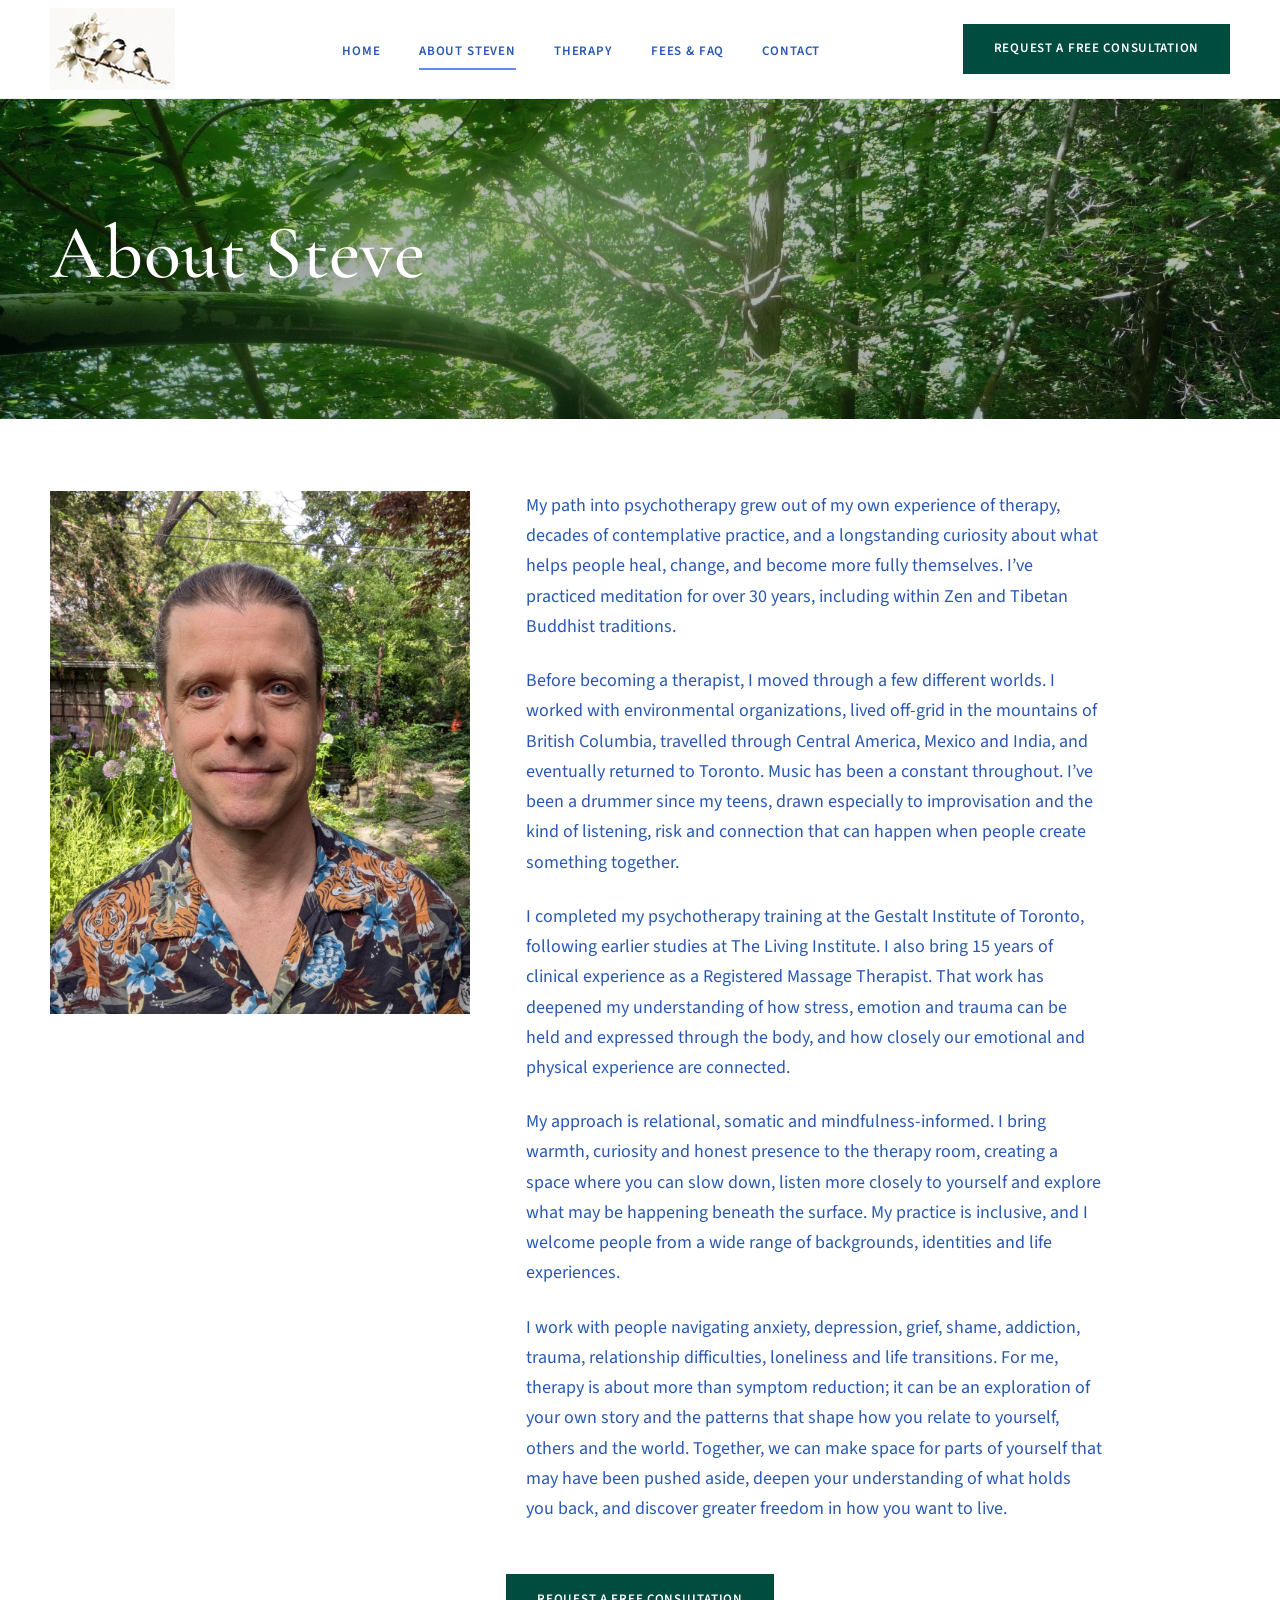
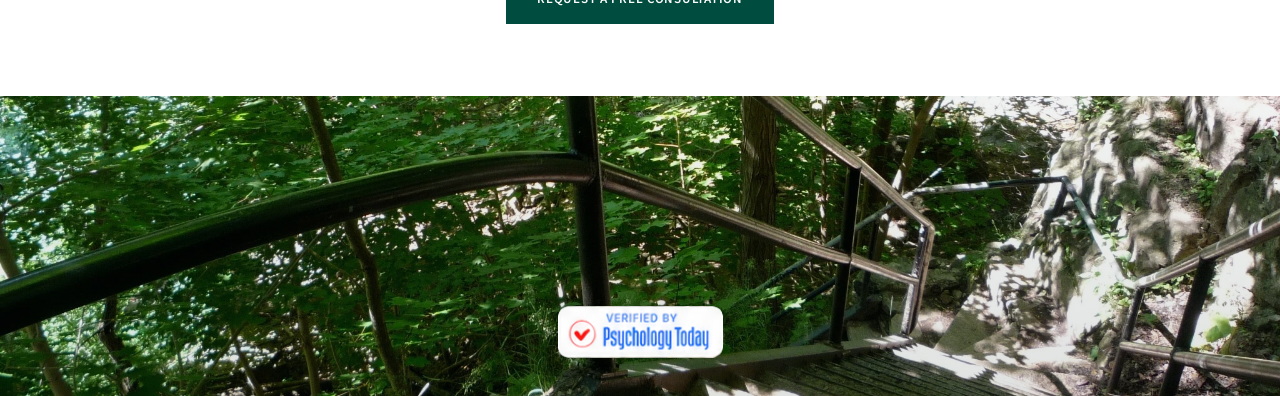
==== about.html @ 8897ebb4 "Update About Steve text" ====
<!doctype html>
<html lang="en">
<head>
  <meta charset="utf-8">
  <meta name="viewport" content="width=device-width, initial-scale=1">
  <title>About Steven | Steven Vincent Psychotherapy</title>
  <meta name="description" content="Learn about Steven Vincent's background, psychotherapy training, contemplative practice and relational, somatic approach to therapy.">
  <link rel="stylesheet" href="style.css?v=24">
  <style>
    /* Mobile-only: match the bottom CTA width to the homepage reference screenshot. */
    @media (max-width: 760px) {
      .center-cta > .homepage-match-cta {
        width: 88.82vw !important;
        max-width: 88.82vw !important;
        min-width: 0 !important;
        margin-left: auto !important;
        margin-right: auto !important;
      }
    }
  </style>
</head>
<body>

<header class="site-header">
  <div class="container">
    <div class="header-inner">
      <a class="logo" href="index.html" aria-label="Steven Vincent Psychotherapy home">
        <img src="assets/bird-logo-reference.png" alt="Two birds on a branch logo">
      </a>

      <button class="menu-toggle" type="button" aria-label="Open menu" aria-expanded="false">☰</button>

      <nav class="nav" aria-label="Primary navigation">
        <a href="index.html" class="">Home</a>
<a href="about.html" class="active">About Steven</a>
<a href="therapy.html" class="">Therapy</a>
<a href="fees.html" class="">Fees & FAQ</a>
        <a href="contact.html" class="">Contact</a>
        <a class="cta mobile-cta" href="contact.html#consultation"><span>Request a Free Consultation</span></a>
      </nav>

      <a class="cta" href="contact.html#consultation"><span>Request a Free Consultation</span></a>
    </div>
  </div>
</header>

<main>
  <section class="hero">
    <div class="container hero-content">
      <h1>About Steve</h1>
    </div>
  </section>

  <section class="section">
    <div class="container two-col">
      <div>
        <img class="portrait" src="assets/about-steven-headshot.png" alt="Portrait of Steven Vincent">
      </div>
      <div class="body-copy">
        <p>My path into psychotherapy grew out of my own experience of therapy, decades of contemplative practice, and a longstanding curiosity about what helps people heal, change, and become more fully themselves. I’ve practiced meditation for over 30 years, including within Zen and Tibetan Buddhist traditions.</p>

        <p>Before becoming a therapist, I moved through a few different worlds. I worked with environmental organizations, lived off-grid in the mountains of British Columbia, travelled through Central America, Mexico and India, and eventually returned to Toronto. Music has been a constant throughout. I’ve been a drummer since my teens, drawn especially to improvisation and the kind of listening, risk and connection that can happen when people create something together.</p>

        <p>I completed my psychotherapy training at the Gestalt Institute of Toronto, following earlier studies at The Living Institute. I also bring 15 years of clinical experience as a Registered Massage Therapist. That work has deepened my understanding of how stress, emotion and trauma can be held and expressed through the body, and how closely our emotional and physical experience are connected.</p>

        <p>My approach is relational, somatic and mindfulness-informed. I bring warmth, curiosity and honest presence to the therapy room, creating a space where you can slow down, listen more closely to yourself and explore what may be happening beneath the surface. My practice is inclusive, and I welcome people from a wide range of backgrounds, identities and life experiences.</p>

        <p>I work with people navigating anxiety, depression, grief, shame, addiction, trauma, relationship difficulties, loneliness and life transitions. For me, therapy is about more than symptom reduction; it can be an exploration of your own story and the patterns that shape how you relate to yourself, others and the world. Together, we can make space for parts of yourself that may have been pushed aside, deepen your understanding of what holds you back, and discover greater freedom in how you want to live.</p>
      </div>
    </div>

    <div class="center-cta">
      <a class="cta homepage-match-cta" href="contact.html#consultation"><span>Request a Free Consultation</span></a>
    </div>
  </section>
</main>

<footer>
  <div class="footer-image" role="img" aria-label="Forest staircase surrounded by green foliage">
    <img src="assets/psychology-today-badge.png" alt="Verified by Psychology Today">
  </div>
</footer>
<script src="script.js"></script>

</body>
</html>
---- style.css ----
@import url('https://fonts.googleapis.com/css2?family=Cormorant+Garamond:wght@400;500;600&family=Source+Sans+3:wght@400;500;600;700&display=swap');

:root {
  --blue: #2858b3;
  --blue-dark: #17459c;
  --green: #004c3f;
  --green-hover: #063f36;
  --soft-line: #d9deea;
  --white: #ffffff;
  --max-width: 1180px;
  --serif: "Cormorant Garamond", Georgia, "Times New Roman", serif;
  --sans: "Source Sans 3", Arial, Helvetica, sans-serif;
}

* { box-sizing: border-box; }
html { scroll-behavior: smooth; }
body {
  margin: 0;
  background: var(--white);
  color: var(--blue);
  font-family: var(--sans);
  line-height: 1.64;
  font-size: 17.5px;
  -webkit-font-smoothing: antialiased;
  text-rendering: optimizeLegibility;
}
img { display: block; max-width: 100%; }
a { color: inherit; text-decoration: none; }
.container { width: min(calc(100% - 52px), var(--max-width)); margin: 0 auto; }

.site-header {
  background: #fff;
  border-bottom: 1px solid #edf0f4;
  position: relative;
  z-index: 20;
}
.header-inner {
  min-height: 98px;
  display: grid;
  grid-template-columns: 150px 1fr auto;
  gap: 28px;
  align-items: center;
}
.logo img { width: 125px; height: 82px; object-fit: contain; object-position: left center; }
.nav {
  display: flex;
  justify-content: center;
  align-items: center;
  gap: 38px;
}
.nav a {
  position: relative;
  padding: 34px 0 29px;
  font-size: 13px;
  letter-spacing: .065em;
  text-transform: uppercase;
  white-space: nowrap;
  font-weight: 600;
}
.nav a.active::after {
  content: "";
  position: absolute;
  left: 0;
  right: 0;
  bottom: 21px;
  height: 2px;
  background: #6289ef;
}
.cta {
  display: inline-flex;
  align-items: center;
  justify-content: center;
  min-height: 50px;
  padding: 0 30px;
  border: 1px solid var(--green);
  background: var(--green);
  color: #fff;
  text-transform: uppercase;
  letter-spacing: .055em;
  font-size: 13px;
  font-weight: 600;
  transition: .2s ease;
}
.cta:hover, .cta:focus-visible {
  background: var(--green-hover);
  border-color: var(--green-hover);
  transform: translateY(-1px);
}
.menu-toggle {
  display: none;
  background: transparent;
  border: 0;
  color: var(--green);
  font-size: 28px;
  width: 44px;
  height: 44px;
  cursor: pointer;
}

.hero {
  min-height: 320px;
  position: relative;
  display: flex;
  align-items: center;
  overflow: hidden;
  color: #fff;
  background-image:
    linear-gradient(rgba(0, 26, 17, .28), rgba(0, 26, 17, .36)),
    url("assets/forest-top.webp");
  background-size: cover;
  background-position: center center;
}
.hero.home {
  min-height: 430px;
  justify-content: center;
  text-align: center;
}
.hero-content { position: relative; z-index: 2; }
.hero.home .hero-content { width: min(980px, calc(100% - 40px)); }
.hero h1 {
  margin: 0 0 12px;
  font-family: var(--serif);
  font-size: clamp(54px, 6vw, 76px);
  line-height: .98;
  font-weight: 500;
  color: #fff;
  letter-spacing: .005em;
  text-shadow: 0 2px 16px rgba(0,0,0,.34);
}
.hero.home h1 { font-size: clamp(69px, 7.5vw, 96px); font-weight: 700; }
.hero p {
  margin: 0;
  color: #fff;
  font-size: clamp(20px, 1.9vw, 26px);
  line-height: 1.3;
  font-weight: 500;
}
.hero .tagline {
  margin-top: 7px;
  font-size: clamp(17px, 1.55vw, 21px);
  font-weight: 500;
}

.section { padding: 72px 0; }
.section.compact { padding: 58px 0; }
.section-title,
.subhead {
  margin: 0 0 18px;
  color: var(--blue-dark);
  font-family: var(--serif);
  font-weight: 500;
  line-height: 1.04;
  letter-spacing: -.01em;
}
.section-title { font-size: clamp(39px, 4.1vw, 49px); }
.subhead { font-size: clamp(37px, 3.9vw, 47px); }
.lead { font-size: 18px; line-height: 1.68; margin: 0; max-width: 62ch; }

.home-intro > div:first-child { max-width: 690px; }

.home-intro {
  display: grid;
  grid-template-columns: 1.2fr .78fr;
  gap: 64px;
  align-items: center;
}
.statement {
  border-left: 2px solid #7093ef;
  padding: 18px 14px 18px 48px;
  color: #0d5b4c;
  font-family: var(--serif);
  font-style: italic;
  font-size: 28px;
  line-height: 1.42;
  text-align: center;
}
.home-profile {
  display: grid;
  grid-template-columns: 340px 1fr;
  gap: 54px;
  align-items: start;
}
.home-profile img {
  width: 100%;
  aspect-ratio: 1 / 1;
  object-fit: contain;
  object-position: center center;
  background: #fff;
}
.more-link {
  display: inline-flex;
  margin-top: 18px;
  padding-top: 11px;
  border-top: 2px solid #7eae99;
  color: #0d5a4c;
  font-weight: 700;
  letter-spacing: .05em;
  text-transform: uppercase;
  font-size: 16px;
}

.steps-wrap { padding-top: 34px; }
.steps {
  display: grid;
  grid-template-columns: repeat(3, 1fr);
  margin-top: 30px;
}
.step { padding: 0 38px; }
.step + .step { border-left: 2px solid #8fa8ec; }
.step-num {
  width: 50px;
  height: 50px;
  display: grid;
  place-items: center;
  margin: 0 auto 16px;
  border-radius: 50%;
  background: #ededed;
  color: #111;
  font-family: var(--serif);
  font-size: 25px;
  font-weight: 600;
}
.step h3 {
  margin: 0 0 8px;
  font-size: 18px;
  line-height: 1.35;
  color: var(--blue-dark);
}
.step p {
  margin: 0;
  font-size: 18px;
  line-height: 1.55;
}
.center-cta { display: flex; justify-content: center; margin-top: 50px; }

.two-col {
  display: grid;
  grid-template-columns: minmax(280px, 420px) 1fr;
  gap: 56px;
  align-items: start;
}
.portrait {
  width: 100%;
  height: auto;
  object-fit: contain;
  object-position: center top;
}
.body-copy { font-size: 18px; line-height: 1.68; max-width: 64ch; }
.body-copy p { margin: 0 0 24px; }
.body-copy p:last-child { margin-bottom: 0; }

.therapy-layout {
  display: grid;
  grid-template-columns: minmax(340px, 520px) 1fr;
  gap: 44px;
  align-items: start;
}
.therapy-layout img { width: 100%; height: auto; }

.fees { max-width: 1040px; margin: 0 auto; }
.fees > section {
  padding: 24px 0;
  border-bottom: 1px solid var(--soft-line);
}
.fees > section:first-child { padding-top: 0; }
.fees > section:last-child { border-bottom: 0; }
.fees h2 {
  margin: 0 0 4px;
  color: var(--blue-dark);
  font-family: var(--serif);
  font-size: 41px;
  line-height: 1.06;
  font-weight: 500;
}
.fees h3 {
  margin: 20px 0 4px;
  color: var(--blue-dark);
  font-family: var(--serif);
  font-size: 25px;
  line-height: 1.2;
  font-weight: 500;
}
.fee-line {
  margin-bottom: 8px;
  color: var(--blue-dark);
  font-family: var(--serif);
  font-size: 24px;
}
.fees p { margin: 3px 0; font-size: 18px; line-height: 1.64; }
.still { padding-top: 30px !important; padding-bottom: 20px !important; }
.still .center-cta { margin-top: 28px; }

.footer-image {
  min-height: 300px;
  display: flex;
  align-items: flex-end;
  justify-content: center;
  padding: 0 20px 38px;
  background-image:
    linear-gradient(rgba(0, 22, 15, .05), rgba(0, 22, 15, .12)),
    url("assets/forest-bottom.webp");
  background-size: cover;
  background-position: center center;
}
.footer-image img {
  width: 165px;
  height: auto;
  max-width: 42vw;
  border-radius: 10px;
  box-shadow: 0 2px 14px rgba(0,0,0,.12);
}

@media (max-width: 960px) {
  .header-inner { grid-template-columns: 135px 1fr auto; }
  .nav { gap: 22px; }
  .nav a { font-size: 12px; }
  .site-header .cta { padding: 0 18px; font-size: 12px; }
  .home-profile, .two-col, .therapy-layout { grid-template-columns: 1fr 1.2fr; }
}

@media (max-width: 760px) {
  body { font-size: 17px; }
  .container { width: min(calc(100% - 32px), var(--max-width)); }
  .header-inner {
    min-height: 76px;
    grid-template-columns: 1fr auto;
  }
  .logo img { width: 108px; }
  .menu-toggle { display: block; }
  .header-inner > .cta { display: none; }

  .nav {
    display: none;
    position: absolute;
    top: 76px;
    left: 0;
    right: 0;
    z-index: 30;
    flex-direction: column;
    gap: 0;
    padding: 8px 20px 18px;
    background: #fff;
    border-top: 1px solid #edf0f4;
    border-bottom: 1px solid #edf0f4;
  }
  .nav.open { display: flex; }
  .nav a {
    width: 100%;
    padding: 14px 0;
    text-align: center;
    font-size: 13px;
  }
  .nav a.active::after { left: 42%; right: 42%; bottom: 5px; }
  .nav .mobile-cta {
    display: flex;
    margin-top: 10px;
    padding: 0 18px;
  }

  .hero { min-height: 260px; }
  .hero.home { min-height: 370px; }
  .hero h1 { font-size: 48px; }
  .hero.home h1 { font-size: clamp(44px, 12vw, 52px); line-height: 1.02; font-weight: 700; }
  .hero p { font-size: 19px; }

  .section { padding: 54px 0; }
  .home-intro { grid-template-columns: 1fr; gap: 30px; }
  .statement {
    border-left: 0;
    border-top: 2px solid #7093ef;
    padding: 24px 12px 0;
    font-size: 28px;
  }
  .home-profile, .two-col, .therapy-layout {
    grid-template-columns: 1fr;
    gap: 30px;
  }
  .home-profile img, .portrait { width: min(100%, 430px); margin: 0 auto; }

  .steps { grid-template-columns: 1fr; gap: 28px; }
  .step { padding: 0 0 28px; text-align: center; }
  .step + .step {
    border-left: 0;
    border-top: 1px solid #ccd5ed;
    padding-top: 28px;
  }
  .footer-image { min-height: 230px; padding-bottom: 30px; }
  .fees h2 { font-size: 38px; }
  .fees h3 { font-size: 25px; }
}

@media (min-width: 761px) {
  .mobile-cta { display: none !important; }
}


/* Contact page */
.contact-section { padding-top: 72px; }
.contact-grid {
  display: grid;
  grid-template-columns: .9fr 1.1fr;
  gap: 72px;
  align-items: start;
}
.contact-intro { max-width: 560px; }
.contact-note {
  margin-top: 34px;
  padding-top: 24px;
  border-top: 1px solid var(--soft-line);
}
.contact-note h3 {
  margin: 0 0 7px;
  color: var(--blue-dark);
  font-family: var(--serif);
  font-size: 25px;
  font-weight: 400;
}
.contact-note p { margin: 0; }
.contact-note a {
  color: var(--green);
  font-weight: 700;
  border-bottom: 1px solid rgba(0,76,63,.35);
}
.privacy-note {
  margin-top: 30px;
  color: #5a6475;
  font-size: 14px;
  line-height: 1.55;
}
.form-card {
  padding: 38px 40px 40px;
  background: #fbfbf9;
  border: 1px solid #e4e7e2;
  box-shadow: 0 10px 30px rgba(25,45,38,.05);
}
.form-row { margin-bottom: 22px; }
.form-row label,
.form-row legend {
  display: block;
  margin-bottom: 8px;
  color: #183c35;
  font-size: 14px;
  font-weight: 700;
  letter-spacing: .015em;
}
.form-row label span { color: #7c8491; font-weight: 400; }
.form-row input[type="text"],
.form-row input[type="email"],
.form-row input[type="tel"],
.form-row textarea {
  width: 100%;
  border: 1px solid #cfd6d1;
  background: #fff;
  color: #22322f;
  font: inherit;
  font-size: 16px;
  padding: 13px 14px;
  border-radius: 0;
  outline: none;
}
.form-row textarea { resize: vertical; min-height: 135px; }
.form-row input:focus,
.form-row textarea:focus {
  border-color: #5d8d7c;
  box-shadow: 0 0 0 3px rgba(29,101,79,.10);
}
.contact-method {
  border: 0;
  padding: 0;
  margin-left: 0;
  margin-right: 0;
}
.radio-line {
  display: inline-flex !important;
  align-items: center;
  gap: 8px;
  margin-right: 24px;
  font-weight: 400 !important;
  cursor: pointer;
}
.radio-line input { accent-color: var(--green); }
.form-submit {
  width: 100%;
  border: 0;
  cursor: pointer;
}
.form-small {
  margin: 14px 0 0;
  text-align: center;
  color: #727b86;
  font-size: 12px;
  line-height: 1.5;
}
@media (max-width: 760px) {
  .contact-grid {
    grid-template-columns: 1fr;
    gap: 38px;
  }
  .contact-intro { max-width: none; }
  .form-card { padding: 28px 22px 30px; }
}

.therapy-subhead {
  margin-top: 42px;
}

.hero .tagline em {
  font-family: var(--serif);
  font-style: italic;
  font-weight: 400;
}

/* Mobile CTA alignment fix */
@media (max-width: 760px) {
  .cta {
    text-align: center;
    justify-content: center;
    line-height: 1.25;
    box-sizing: border-box;
  }

  .nav .mobile-cta {
    width: 100%;
    padding-left: 18px;
    padding-right: 18px;
    text-align: center;
    justify-content: center;
  }

  .center-cta .cta {
    width: min(100%, 320px);
    padding-left: 18px;
    padding-right: 18px;
    text-align: center;
    justify-content: center;
  }
}


/* v16: reliable mobile CTA text centering */
@media (max-width: 760px) {
  a.cta,
  button.cta {
    display: flex !important;
    align-items: center !important;
    justify-content: center !important;
    text-align: center !important;
    box-sizing: border-box !important;
    padding-left: 22px !important;
    padding-right: 22px !important;
    white-space: normal !important;
  }

  a.cta > span,
  button.cta > span {
    display: block !important;
    width: 100% !important;
    margin: 0 !important;
    padding: 0 !important;
    text-align: center !important;
    line-height: 1.25 !important;
  }

  .nav .mobile-cta {
    width: 100% !important;
    margin-left: 0 !important;
    margin-right: 0 !important;
  }

  .center-cta {
    width: 100% !important;
    display: flex !important;
    justify-content: center !important;
  }

  .center-cta > .cta {
    width: min(100%, 340px) !important;
    margin-left: auto !important;
    margin-right: auto !important;
  }
}

/* v17: mobile consultation buttons — center the button and label explicitly */
@media (max-width: 760px) {
  .nav .mobile-cta,
  .center-cta > .cta {
    display: grid !important;
    place-items: center !important;
    width: min(100%, 320px) !important;
    min-height: 52px !important;
    margin-left: auto !important;
    margin-right: auto !important;
    padding: 0 18px !important;
    text-align: center !important;
    line-height: 1.15 !important;
    box-sizing: border-box !important;
  }

  .nav .mobile-cta {
    align-self: center !important;
  }

  .nav .mobile-cta > span,
  .center-cta > .cta > span {
    display: inline-block !important;
    width: auto !important;
    max-width: 100% !important;
    margin: 0 !important;
    padding: 0 !important;
    text-align: center !important;
    white-space: nowrap !important;
    line-height: 1.15 !important;
  }
}

@media (max-width: 360px) {
  .nav .mobile-cta,
  .center-cta > .cta {
    font-size: 11px !important;
    letter-spacing: .035em !important;
    padding-left: 12px !important;
    padding-right: 12px !important;
  }
}

/* v18: keep mobile menu consultation CTA right-aligned while centering its label */
@media (max-width: 760px) {
  .nav .mobile-cta {
    display: inline-flex !important;
    width: auto !important;
    max-width: 320px !important;
    min-height: 52px !important;
    align-self: flex-end !important;
    margin: 10px 0 0 auto !important;
    padding: 0 18px !important;
    place-items: unset !important;
    align-items: center !important;
    justify-content: center !important;
    text-align: center !important;
  }

  .nav .mobile-cta > span {
    display: block !important;
    width: auto !important;
    max-width: 100% !important;
    margin: 0 !important;
    padding: 0 !important;
    text-align: center !important;
    white-space: nowrap !important;
    line-height: 1.15 !important;
  }

  /* Keep the consultation buttons in page content centered. */
  .center-cta {
    width: 100% !important;
    display: flex !important;
    justify-content: center !important;
  }

  .center-cta > .cta {
    width: min(100%, 320px) !important;
    margin-left: auto !important;
    margin-right: auto !important;
  }
}

/* v22: clean mobile header — smaller birds, centered CTA, hamburger right */
@media (max-width: 760px) {
  .header-inner {
    min-height: 76px !important;
    display: grid !important;
    grid-template-columns: 72px minmax(0, 1fr) 72px !important;
    grid-template-rows: 1fr !important;
    column-gap: 8px !important;
    row-gap: 0 !important;
    align-items: center !important;
    padding: 8px 0 !important;
  }

  .logo {
    grid-column: 1 !important;
    grid-row: 1 !important;
    justify-self: center !important;
    align-self: center !important;
    margin: 0 !important;
  }

  .logo img {
    width: 72px !important;
    height: 56px !important;
    object-fit: contain !important;
    object-position: center center !important;
  }

  .header-inner > a.cta {
    display: flex !important;
    grid-column: 2 !important;
    grid-row: 1 !important;
    justify-self: stretch !important;
    align-self: center !important;
    width: 100% !important;
    max-width: none !important;
    min-width: 0 !important;
    min-height: 46px !important;
    margin: 0 !important;
    padding: 0 8px !important;
    align-items: center !important;
    justify-content: center !important;
    text-align: center !important;
    font-size: 10px !important;
    letter-spacing: .03em !important;
    line-height: 1.15 !important;
    white-space: normal !important;
  }

  .header-inner > a.cta > span {
    display: block !important;
    width: 100% !important;
    margin: 0 !important;
    padding: 0 !important;
    text-align: center !important;
    white-space: normal !important;
    line-height: 1.15 !important;
  }

  .menu-toggle {
    display: block !important;
    grid-column: 3 !important;
    grid-row: 1 !important;
    justify-self: center !important;
    align-self: center !important;
    width: 44px !important;
    height: 44px !important;
    margin: 0 !important;
    padding: 0 !important;
  }

  .nav {
    top: 100% !important;
  }

  .nav .mobile-cta {
    display: none !important;
  }
}

@media (max-width: 390px) {
  .header-inner {
    grid-template-columns: 64px minmax(0, 1fr) 64px !important;
    column-gap: 6px !important;
  }

  .logo img {
    width: 64px !important;
    height: 50px !important;
  }

  .header-inner > a.cta {
    min-height: 44px !important;
    padding-left: 6px !important;
    padding-right: 6px !important;
    font-size: 9.5px !important;
    letter-spacing: .02em !important;
  }

  .menu-toggle {
    width: 42px !important;
    height: 42px !important;
  }
}


/* v23: balance mobile header side zones without moving the center CTA */
@media (max-width: 760px) {
  .header-inner > .logo {
    justify-self: center !important;
  }
  .header-inner > .logo img {
    object-position: center center !important;
  }
  .header-inner > .menu-toggle {
    justify-self: center !important;
  }
}

/* v24: optical balance for the mobile header side elements.
   Keep the CTA exactly centered; nudge the logo and menu outward equally. */
@media (max-width: 760px) {
  .header-inner > .logo {
    transform: translateX(-8px) !important;
  }

  .header-inner > .menu-toggle {
    transform: translateX(8px) !important;
  }
}


/* v26: About + Therapy bottom CTAs match the mobile header consultation button exactly. */
@media (max-width: 760px) {
  .page-bottom-cta {
    width: min(calc(100% - 52px), var(--max-width)) !important;
    margin-left: auto !important;
    margin-right: auto !important;
  }

  .page-bottom-cta > .cta {
    width: calc(100% - 160px) !important;
    max-width: none !important;
    min-width: 0 !important;
    min-height: 46px !important;
    margin-left: auto !important;
    margin-right: auto !important;
    padding: 0 8px !important;
    display: flex !important;
    align-items: center !important;
    justify-content: center !important;
    text-align: center !important;
    font-size: 10px !important;
    letter-spacing: .03em !important;
    line-height: 1.15 !important;
    white-space: normal !important;
    box-sizing: border-box !important;
  }

  .page-bottom-cta > .cta > span {
    display: block !important;
    width: 100% !important;
    margin: 0 !important;
    padding: 0 !important;
    text-align: center !important;
    line-height: 1.15 !important;
    white-space: normal !important;
  }
}

@media (max-width: 390px) {
  .page-bottom-cta > .cta {
    width: calc(100% - 140px) !important;
    min-height: 44px !important;
    padding-left: 6px !important;
    padding-right: 6px !important;
    font-size: 9.5px !important;
    letter-spacing: .02em !important;
  }
}
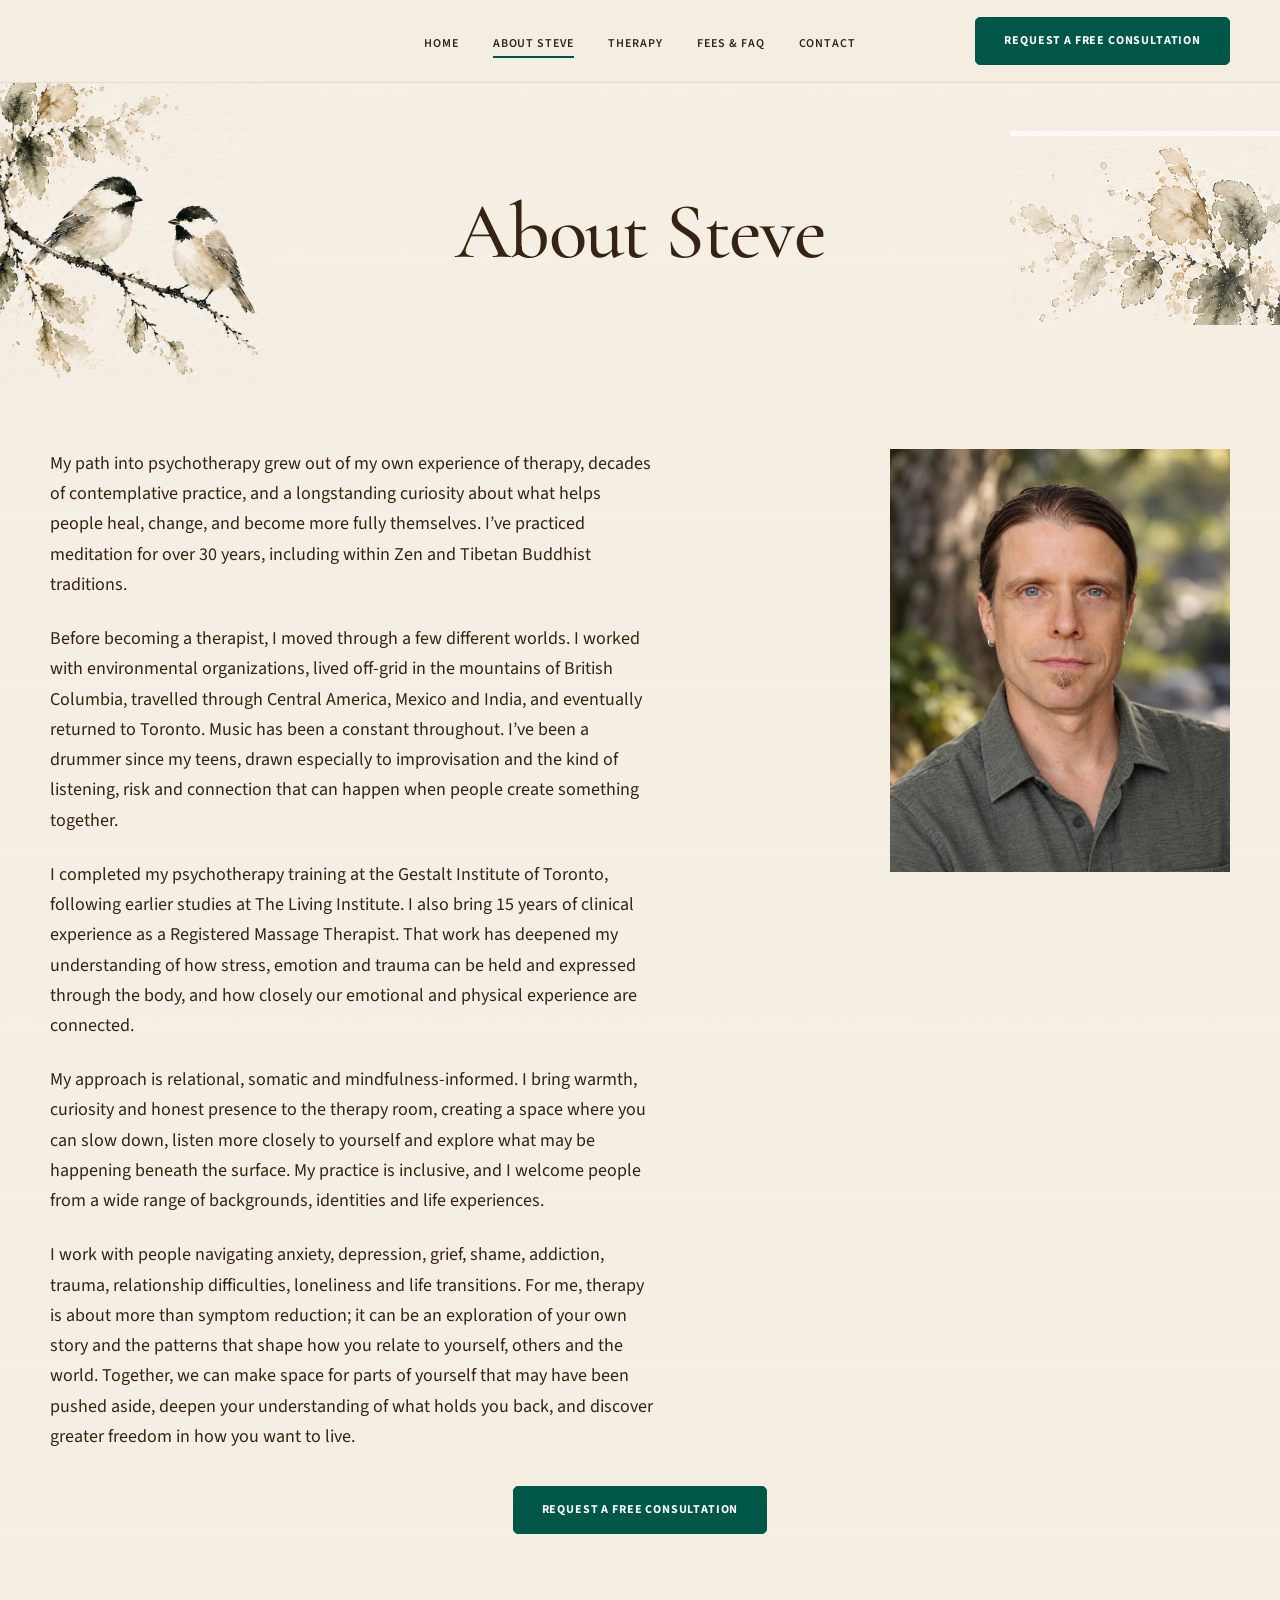
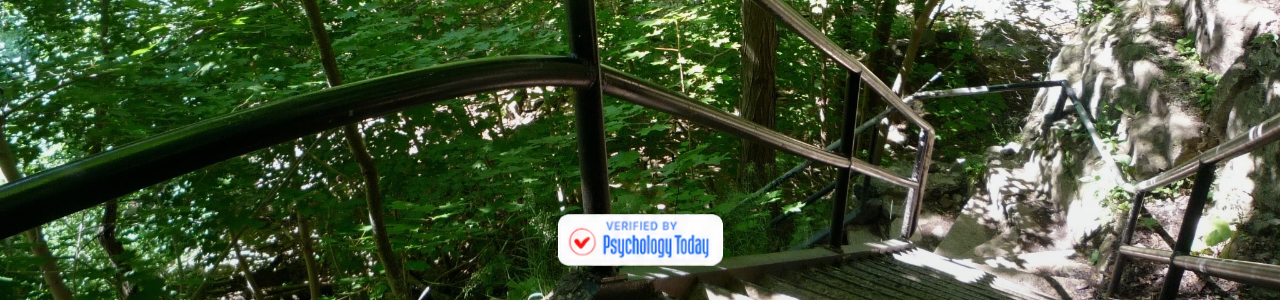
==== commit 7c14fa87: "Redesign website with new visual system" ====
--- a/about.html
+++ b/about.html
@@ -3,84 +3,40 @@
 <head>
   <meta charset="utf-8">
   <meta name="viewport" content="width=device-width, initial-scale=1">
-  <title>About Steven | Steven Vincent Psychotherapy</title>
+  <title>About Steve | Steven Vincent Psychotherapy</title>
   <meta name="description" content="Learn about Steven Vincent's background, psychotherapy training, contemplative practice and relational, somatic approach to therapy.">
-  <link rel="stylesheet" href="style.css?v=24">
-  <style>
-    /* Mobile-only: match the bottom CTA width to the homepage reference screenshot. */
-    @media (max-width: 760px) {
-      .center-cta > .homepage-match-cta {
-        width: 88.82vw !important;
-        max-width: 88.82vw !important;
-        min-width: 0 !important;
-        margin-left: auto !important;
-        margin-right: auto !important;
-      }
-    }
-  </style>
+  <link rel="stylesheet" href="style.css?v=29">
 </head>
 <body>
-
 <header class="site-header">
   <div class="container">
     <div class="header-inner">
-      <a class="logo" href="index.html" aria-label="Steven Vincent Psychotherapy home">
-        <img src="assets/bird-logo-reference.png" alt="Two birds on a branch logo">
-      </a>
-
+      <div class="header-spacer" aria-hidden="true"></div>
+      <nav class="nav" aria-label="Primary navigation">
+        <a href="index.html">Home</a><a href="about.html" class="active">About Steve</a><a href="therapy.html">Therapy</a><a href="fees.html">Fees &amp; FAQ</a><a href="contact.html">Contact</a>
+      </nav>
+      <a class="cta header-cta" href="contact.html#consultation">Request a Free Consultation</a>
       <button class="menu-toggle" type="button" aria-label="Open menu" aria-expanded="false">☰</button>
-
-      <nav class="nav" aria-label="Primary navigation">
-        <a href="index.html" class="">Home</a>
-<a href="about.html" class="active">About Steven</a>
-<a href="therapy.html" class="">Therapy</a>
-<a href="fees.html" class="">Fees & FAQ</a>
-        <a href="contact.html" class="">Contact</a>
-        <a class="cta mobile-cta" href="contact.html#consultation"><span>Request a Free Consultation</span></a>
-      </nav>
-
-      <a class="cta" href="contact.html#consultation"><span>Request a Free Consultation</span></a>
     </div>
   </div>
 </header>
-
 <main>
-  <section class="hero">
-    <div class="container hero-content">
-      <h1>About Steve</h1>
-    </div>
-  </section>
-
+  <section class="hero"><div class="container hero-content"><h1>About Steve</h1></div></section>
   <section class="section">
-    <div class="container two-col">
-      <div>
-        <img class="portrait" src="assets/about-steven-headshot.png" alt="Portrait of Steven Vincent">
-      </div>
-      <div class="body-copy">
+    <div class="container about-layout">
+      <div class="about-copy">
         <p>My path into psychotherapy grew out of my own experience of therapy, decades of contemplative practice, and a longstanding curiosity about what helps people heal, change, and become more fully themselves. I’ve practiced meditation for over 30 years, including within Zen and Tibetan Buddhist traditions.</p>
-
         <p>Before becoming a therapist, I moved through a few different worlds. I worked with environmental organizations, lived off-grid in the mountains of British Columbia, travelled through Central America, Mexico and India, and eventually returned to Toronto. Music has been a constant throughout. I’ve been a drummer since my teens, drawn especially to improvisation and the kind of listening, risk and connection that can happen when people create something together.</p>
-
         <p>I completed my psychotherapy training at the Gestalt Institute of Toronto, following earlier studies at The Living Institute. I also bring 15 years of clinical experience as a Registered Massage Therapist. That work has deepened my understanding of how stress, emotion and trauma can be held and expressed through the body, and how closely our emotional and physical experience are connected.</p>
-
         <p>My approach is relational, somatic and mindfulness-informed. I bring warmth, curiosity and honest presence to the therapy room, creating a space where you can slow down, listen more closely to yourself and explore what may be happening beneath the surface. My practice is inclusive, and I welcome people from a wide range of backgrounds, identities and life experiences.</p>
-
         <p>I work with people navigating anxiety, depression, grief, shame, addiction, trauma, relationship difficulties, loneliness and life transitions. For me, therapy is about more than symptom reduction; it can be an exploration of your own story and the patterns that shape how you relate to yourself, others and the world. Together, we can make space for parts of yourself that may have been pushed aside, deepen your understanding of what holds you back, and discover greater freedom in how you want to live.</p>
       </div>
+      <div><img class="portrait" src="assets/steven-headshot-hires.webp" alt="Portrait of Steven Vincent"></div>
     </div>
-
-    <div class="center-cta">
-      <a class="cta homepage-match-cta" href="contact.html#consultation"><span>Request a Free Consultation</span></a>
-    </div>
+    <div class="container center-cta"><a class="cta" href="contact.html#consultation">Request a Free Consultation</a></div>
   </section>
 </main>
-
-<footer>
-  <div class="footer-image" role="img" aria-label="Forest staircase surrounded by green foliage">
-    <img src="assets/psychology-today-badge.png" alt="Verified by Psychology Today">
-  </div>
-</footer>
+<footer><div class="footer-image" role="img" aria-label="Forest staircase surrounded by green foliage"><img src="assets/psychology-today-badge.png" alt="Verified by Psychology Today"></div></footer>
 <script src="script.js"></script>
-
 </body>
 </html>
--- a/style.css
+++ b/style.css
@@ -1,846 +1,324 @@
 @import url('https://fonts.googleapis.com/css2?family=Cormorant+Garamond:wght@400;500;600&family=Source+Sans+3:wght@400;500;600;700&display=swap');
 
-:root {
-  --blue: #2858b3;
-  --blue-dark: #17459c;
-  --green: #004c3f;
-  --green-hover: #063f36;
-  --soft-line: #d9deea;
-  --white: #ffffff;
-  --max-width: 1180px;
-  --serif: "Cormorant Garamond", Georgia, "Times New Roman", serif;
-  --sans: "Source Sans 3", Arial, Helvetica, sans-serif;
-}
-
-* { box-sizing: border-box; }
-html { scroll-behavior: smooth; }
-body {
-  margin: 0;
-  background: var(--white);
-  color: var(--blue);
-  font-family: var(--sans);
-  line-height: 1.64;
-  font-size: 17.5px;
-  -webkit-font-smoothing: antialiased;
-  text-rendering: optimizeLegibility;
-}
-img { display: block; max-width: 100%; }
-a { color: inherit; text-decoration: none; }
-.container { width: min(calc(100% - 52px), var(--max-width)); margin: 0 auto; }
-
-.site-header {
-  background: #fff;
-  border-bottom: 1px solid #edf0f4;
-  position: relative;
-  z-index: 20;
-}
-.header-inner {
-  min-height: 98px;
-  display: grid;
-  grid-template-columns: 150px 1fr auto;
-  gap: 28px;
-  align-items: center;
-}
-.logo img { width: 125px; height: 82px; object-fit: contain; object-position: left center; }
-.nav {
-  display: flex;
-  justify-content: center;
-  align-items: center;
-  gap: 38px;
-}
-.nav a {
-  position: relative;
-  padding: 34px 0 29px;
-  font-size: 13px;
-  letter-spacing: .065em;
-  text-transform: uppercase;
-  white-space: nowrap;
-  font-weight: 600;
-}
-.nav a.active::after {
-  content: "";
-  position: absolute;
-  left: 0;
-  right: 0;
-  bottom: 21px;
-  height: 2px;
-  background: #6289ef;
-}
-.cta {
-  display: inline-flex;
-  align-items: center;
-  justify-content: center;
-  min-height: 50px;
-  padding: 0 30px;
-  border: 1px solid var(--green);
-  background: var(--green);
-  color: #fff;
-  text-transform: uppercase;
-  letter-spacing: .055em;
-  font-size: 13px;
-  font-weight: 600;
-  transition: .2s ease;
-}
-.cta:hover, .cta:focus-visible {
-  background: var(--green-hover);
-  border-color: var(--green-hover);
-  transform: translateY(-1px);
-}
-.menu-toggle {
-  display: none;
-  background: transparent;
-  border: 0;
-  color: var(--green);
-  font-size: 28px;
-  width: 44px;
-  height: 44px;
-  cursor: pointer;
-}
-
-.hero {
-  min-height: 320px;
-  position: relative;
-  display: flex;
-  align-items: center;
-  overflow: hidden;
-  color: #fff;
-  background-image:
-    linear-gradient(rgba(0, 26, 17, .28), rgba(0, 26, 17, .36)),
-    url("assets/forest-top.webp");
-  background-size: cover;
-  background-position: center center;
-}
-.hero.home {
-  min-height: 430px;
-  justify-content: center;
-  text-align: center;
-}
-.hero-content { position: relative; z-index: 2; }
-.hero.home .hero-content { width: min(980px, calc(100% - 40px)); }
-.hero h1 {
-  margin: 0 0 12px;
-  font-family: var(--serif);
-  font-size: clamp(54px, 6vw, 76px);
-  line-height: .98;
-  font-weight: 500;
-  color: #fff;
-  letter-spacing: .005em;
-  text-shadow: 0 2px 16px rgba(0,0,0,.34);
-}
-.hero.home h1 { font-size: clamp(69px, 7.5vw, 96px); font-weight: 700; }
-.hero p {
-  margin: 0;
-  color: #fff;
-  font-size: clamp(20px, 1.9vw, 26px);
-  line-height: 1.3;
-  font-weight: 500;
-}
-.hero .tagline {
-  margin-top: 7px;
-  font-size: clamp(17px, 1.55vw, 21px);
-  font-weight: 500;
-}
-
-.section { padding: 72px 0; }
-.section.compact { padding: 58px 0; }
-.section-title,
-.subhead {
-  margin: 0 0 18px;
-  color: var(--blue-dark);
-  font-family: var(--serif);
-  font-weight: 500;
-  line-height: 1.04;
-  letter-spacing: -.01em;
-}
-.section-title { font-size: clamp(39px, 4.1vw, 49px); }
-.subhead { font-size: clamp(37px, 3.9vw, 47px); }
-.lead { font-size: 18px; line-height: 1.68; margin: 0; max-width: 62ch; }
-
-.home-intro > div:first-child { max-width: 690px; }
-
-.home-intro {
-  display: grid;
-  grid-template-columns: 1.2fr .78fr;
-  gap: 64px;
-  align-items: center;
-}
-.statement {
-  border-left: 2px solid #7093ef;
-  padding: 18px 14px 18px 48px;
-  color: #0d5b4c;
-  font-family: var(--serif);
-  font-style: italic;
-  font-size: 28px;
-  line-height: 1.42;
-  text-align: center;
-}
-.home-profile {
-  display: grid;
-  grid-template-columns: 340px 1fr;
-  gap: 54px;
-  align-items: start;
-}
-.home-profile img {
-  width: 100%;
-  aspect-ratio: 1 / 1;
-  object-fit: contain;
-  object-position: center center;
-  background: #fff;
-}
-.more-link {
-  display: inline-flex;
-  margin-top: 18px;
-  padding-top: 11px;
-  border-top: 2px solid #7eae99;
-  color: #0d5a4c;
-  font-weight: 700;
-  letter-spacing: .05em;
-  text-transform: uppercase;
-  font-size: 16px;
-}
-
-.steps-wrap { padding-top: 34px; }
-.steps {
-  display: grid;
-  grid-template-columns: repeat(3, 1fr);
-  margin-top: 30px;
-}
-.step { padding: 0 38px; }
-.step + .step { border-left: 2px solid #8fa8ec; }
-.step-num {
-  width: 50px;
-  height: 50px;
-  display: grid;
-  place-items: center;
-  margin: 0 auto 16px;
-  border-radius: 50%;
-  background: #ededed;
-  color: #111;
-  font-family: var(--serif);
-  font-size: 25px;
-  font-weight: 600;
-}
-.step h3 {
-  margin: 0 0 8px;
-  font-size: 18px;
-  line-height: 1.35;
-  color: var(--blue-dark);
-}
-.step p {
-  margin: 0;
-  font-size: 18px;
-  line-height: 1.55;
-}
-.center-cta { display: flex; justify-content: center; margin-top: 50px; }
-
-.two-col {
-  display: grid;
-  grid-template-columns: minmax(280px, 420px) 1fr;
-  gap: 56px;
-  align-items: start;
-}
-.portrait {
-  width: 100%;
-  height: auto;
-  object-fit: contain;
-  object-position: center top;
-}
-.body-copy { font-size: 18px; line-height: 1.68; max-width: 64ch; }
-.body-copy p { margin: 0 0 24px; }
-.body-copy p:last-child { margin-bottom: 0; }
-
-.therapy-layout {
-  display: grid;
-  grid-template-columns: minmax(340px, 520px) 1fr;
-  gap: 44px;
-  align-items: start;
-}
-.therapy-layout img { width: 100%; height: auto; }
-
-.fees { max-width: 1040px; margin: 0 auto; }
-.fees > section {
-  padding: 24px 0;
-  border-bottom: 1px solid var(--soft-line);
-}
-.fees > section:first-child { padding-top: 0; }
-.fees > section:last-child { border-bottom: 0; }
-.fees h2 {
-  margin: 0 0 4px;
-  color: var(--blue-dark);
-  font-family: var(--serif);
-  font-size: 41px;
-  line-height: 1.06;
-  font-weight: 500;
-}
-.fees h3 {
-  margin: 20px 0 4px;
-  color: var(--blue-dark);
-  font-family: var(--serif);
-  font-size: 25px;
-  line-height: 1.2;
-  font-weight: 500;
-}
-.fee-line {
-  margin-bottom: 8px;
-  color: var(--blue-dark);
-  font-family: var(--serif);
-  font-size: 24px;
-}
-.fees p { margin: 3px 0; font-size: 18px; line-height: 1.64; }
-.still { padding-top: 30px !important; padding-bottom: 20px !important; }
-.still .center-cta { margin-top: 28px; }
-
-.footer-image {
-  min-height: 300px;
-  display: flex;
-  align-items: flex-end;
-  justify-content: center;
-  padding: 0 20px 38px;
-  background-image:
-    linear-gradient(rgba(0, 22, 15, .05), rgba(0, 22, 15, .12)),
-    url("assets/forest-bottom.webp");
-  background-size: cover;
-  background-position: center center;
-}
-.footer-image img {
-  width: 165px;
-  height: auto;
-  max-width: 42vw;
-  border-radius: 10px;
-  box-shadow: 0 2px 14px rgba(0,0,0,.12);
-}
-
-@media (max-width: 960px) {
-  .header-inner { grid-template-columns: 135px 1fr auto; }
-  .nav { gap: 22px; }
-  .nav a { font-size: 12px; }
-  .site-header .cta { padding: 0 18px; font-size: 12px; }
-  .home-profile, .two-col, .therapy-layout { grid-template-columns: 1fr 1.2fr; }
-}
-
-@media (max-width: 760px) {
-  body { font-size: 17px; }
-  .container { width: min(calc(100% - 32px), var(--max-width)); }
-  .header-inner {
-    min-height: 76px;
-    grid-template-columns: 1fr auto;
-  }
-  .logo img { width: 108px; }
-  .menu-toggle { display: block; }
-  .header-inner > .cta { display: none; }
-
-  .nav {
-    display: none;
-    position: absolute;
-    top: 76px;
-    left: 0;
-    right: 0;
-    z-index: 30;
-    flex-direction: column;
-    gap: 0;
-    padding: 8px 20px 18px;
-    background: #fff;
-    border-top: 1px solid #edf0f4;
-    border-bottom: 1px solid #edf0f4;
-  }
-  .nav.open { display: flex; }
-  .nav a {
-    width: 100%;
-    padding: 14px 0;
-    text-align: center;
-    font-size: 13px;
-  }
-  .nav a.active::after { left: 42%; right: 42%; bottom: 5px; }
-  .nav .mobile-cta {
-    display: flex;
-    margin-top: 10px;
-    padding: 0 18px;
-  }
-
-  .hero { min-height: 260px; }
-  .hero.home { min-height: 370px; }
-  .hero h1 { font-size: 48px; }
-  .hero.home h1 { font-size: clamp(44px, 12vw, 52px); line-height: 1.02; font-weight: 700; }
-  .hero p { font-size: 19px; }
-
-  .section { padding: 54px 0; }
-  .home-intro { grid-template-columns: 1fr; gap: 30px; }
-  .statement {
-    border-left: 0;
-    border-top: 2px solid #7093ef;
-    padding: 24px 12px 0;
-    font-size: 28px;
-  }
-  .home-profile, .two-col, .therapy-layout {
-    grid-template-columns: 1fr;
-    gap: 30px;
-  }
-  .home-profile img, .portrait { width: min(100%, 430px); margin: 0 auto; }
-
-  .steps { grid-template-columns: 1fr; gap: 28px; }
-  .step { padding: 0 0 28px; text-align: center; }
-  .step + .step {
-    border-left: 0;
-    border-top: 1px solid #ccd5ed;
-    padding-top: 28px;
-  }
-  .footer-image { min-height: 230px; padding-bottom: 30px; }
-  .fees h2 { font-size: 38px; }
-  .fees h3 { font-size: 25px; }
-}
-
-@media (min-width: 761px) {
-  .mobile-cta { display: none !important; }
-}
-
-
-/* Contact page */
-.contact-section { padding-top: 72px; }
-.contact-grid {
-  display: grid;
-  grid-template-columns: .9fr 1.1fr;
-  gap: 72px;
-  align-items: start;
-}
-.contact-intro { max-width: 560px; }
-.contact-note {
-  margin-top: 34px;
-  padding-top: 24px;
-  border-top: 1px solid var(--soft-line);
-}
-.contact-note h3 {
-  margin: 0 0 7px;
-  color: var(--blue-dark);
-  font-family: var(--serif);
-  font-size: 25px;
-  font-weight: 400;
-}
-.contact-note p { margin: 0; }
-.contact-note a {
-  color: var(--green);
-  font-weight: 700;
-  border-bottom: 1px solid rgba(0,76,63,.35);
-}
-.privacy-note {
-  margin-top: 30px;
-  color: #5a6475;
-  font-size: 14px;
-  line-height: 1.55;
-}
-.form-card {
-  padding: 38px 40px 40px;
-  background: #fbfbf9;
-  border: 1px solid #e4e7e2;
-  box-shadow: 0 10px 30px rgba(25,45,38,.05);
-}
-.form-row { margin-bottom: 22px; }
-.form-row label,
-.form-row legend {
-  display: block;
-  margin-bottom: 8px;
-  color: #183c35;
-  font-size: 14px;
-  font-weight: 700;
-  letter-spacing: .015em;
-}
-.form-row label span { color: #7c8491; font-weight: 400; }
-.form-row input[type="text"],
-.form-row input[type="email"],
-.form-row input[type="tel"],
-.form-row textarea {
-  width: 100%;
-  border: 1px solid #cfd6d1;
-  background: #fff;
-  color: #22322f;
-  font: inherit;
-  font-size: 16px;
-  padding: 13px 14px;
-  border-radius: 0;
-  outline: none;
-}
-.form-row textarea { resize: vertical; min-height: 135px; }
-.form-row input:focus,
-.form-row textarea:focus {
-  border-color: #5d8d7c;
-  box-shadow: 0 0 0 3px rgba(29,101,79,.10);
-}
-.contact-method {
-  border: 0;
-  padding: 0;
-  margin-left: 0;
-  margin-right: 0;
-}
-.radio-line {
-  display: inline-flex !important;
-  align-items: center;
-  gap: 8px;
-  margin-right: 24px;
-  font-weight: 400 !important;
-  cursor: pointer;
-}
-.radio-line input { accent-color: var(--green); }
-.form-submit {
-  width: 100%;
-  border: 0;
-  cursor: pointer;
-}
-.form-small {
-  margin: 14px 0 0;
-  text-align: center;
-  color: #727b86;
-  font-size: 12px;
-  line-height: 1.5;
-}
-@media (max-width: 760px) {
-  .contact-grid {
-    grid-template-columns: 1fr;
-    gap: 38px;
-  }
-  .contact-intro { max-width: none; }
-  .form-card { padding: 28px 22px 30px; }
-}
-
-.therapy-subhead {
-  margin-top: 42px;
-}
-
-.hero .tagline em {
-  font-family: var(--serif);
-  font-style: italic;
-  font-weight: 400;
-}
-
-/* Mobile CTA alignment fix */
-@media (max-width: 760px) {
-  .cta {
-    text-align: center;
-    justify-content: center;
-    line-height: 1.25;
-    box-sizing: border-box;
-  }
-
-  .nav .mobile-cta {
-    width: 100%;
-    padding-left: 18px;
-    padding-right: 18px;
-    text-align: center;
-    justify-content: center;
-  }
-
-  .center-cta .cta {
-    width: min(100%, 320px);
-    padding-left: 18px;
-    padding-right: 18px;
-    text-align: center;
-    justify-content: center;
-  }
-}
-
-
-/* v16: reliable mobile CTA text centering */
-@media (max-width: 760px) {
-  a.cta,
-  button.cta {
-    display: flex !important;
-    align-items: center !important;
-    justify-content: center !important;
-    text-align: center !important;
-    box-sizing: border-box !important;
-    padding-left: 22px !important;
-    padding-right: 22px !important;
-    white-space: normal !important;
-  }
-
-  a.cta > span,
-  button.cta > span {
-    display: block !important;
-    width: 100% !important;
-    margin: 0 !important;
-    padding: 0 !important;
-    text-align: center !important;
-    line-height: 1.25 !important;
-  }
-
-  .nav .mobile-cta {
-    width: 100% !important;
-    margin-left: 0 !important;
-    margin-right: 0 !important;
-  }
-
-  .center-cta {
-    width: 100% !important;
-    display: flex !important;
-    justify-content: center !important;
-  }
-
-  .center-cta > .cta {
-    width: min(100%, 340px) !important;
-    margin-left: auto !important;
-    margin-right: auto !important;
-  }
-}
-
-/* v17: mobile consultation buttons — center the button and label explicitly */
-@media (max-width: 760px) {
-  .nav .mobile-cta,
-  .center-cta > .cta {
-    display: grid !important;
-    place-items: center !important;
-    width: min(100%, 320px) !important;
-    min-height: 52px !important;
-    margin-left: auto !important;
-    margin-right: auto !important;
-    padding: 0 18px !important;
-    text-align: center !important;
-    line-height: 1.15 !important;
-    box-sizing: border-box !important;
-  }
-
-  .nav .mobile-cta {
-    align-self: center !important;
-  }
-
-  .nav .mobile-cta > span,
-  .center-cta > .cta > span {
-    display: inline-block !important;
-    width: auto !important;
-    max-width: 100% !important;
-    margin: 0 !important;
-    padding: 0 !important;
-    text-align: center !important;
-    white-space: nowrap !important;
-    line-height: 1.15 !important;
-  }
-}
-
-@media (max-width: 360px) {
-  .nav .mobile-cta,
-  .center-cta > .cta {
-    font-size: 11px !important;
-    letter-spacing: .035em !important;
-    padding-left: 12px !important;
-    padding-right: 12px !important;
-  }
-}
-
-/* v18: keep mobile menu consultation CTA right-aligned while centering its label */
-@media (max-width: 760px) {
-  .nav .mobile-cta {
-    display: inline-flex !important;
-    width: auto !important;
-    max-width: 320px !important;
-    min-height: 52px !important;
-    align-self: flex-end !important;
-    margin: 10px 0 0 auto !important;
-    padding: 0 18px !important;
-    place-items: unset !important;
-    align-items: center !important;
-    justify-content: center !important;
-    text-align: center !important;
-  }
-
-  .nav .mobile-cta > span {
-    display: block !important;
-    width: auto !important;
-    max-width: 100% !important;
-    margin: 0 !important;
-    padding: 0 !important;
-    text-align: center !important;
-    white-space: nowrap !important;
-    line-height: 1.15 !important;
-  }
-
-  /* Keep the consultation buttons in page content centered. */
-  .center-cta {
-    width: 100% !important;
-    display: flex !important;
-    justify-content: center !important;
-  }
-
-  .center-cta > .cta {
-    width: min(100%, 320px) !important;
-    margin-left: auto !important;
-    margin-right: auto !important;
-  }
-}
-
-/* v22: clean mobile header — smaller birds, centered CTA, hamburger right */
-@media (max-width: 760px) {
-  .header-inner {
-    min-height: 76px !important;
-    display: grid !important;
-    grid-template-columns: 72px minmax(0, 1fr) 72px !important;
-    grid-template-rows: 1fr !important;
-    column-gap: 8px !important;
-    row-gap: 0 !important;
-    align-items: center !important;
-    padding: 8px 0 !important;
-  }
-
-  .logo {
-    grid-column: 1 !important;
-    grid-row: 1 !important;
-    justify-self: center !important;
-    align-self: center !important;
-    margin: 0 !important;
-  }
-
-  .logo img {
-    width: 72px !important;
-    height: 56px !important;
-    object-fit: contain !important;
-    object-position: center center !important;
-  }
-
-  .header-inner > a.cta {
-    display: flex !important;
-    grid-column: 2 !important;
-    grid-row: 1 !important;
-    justify-self: stretch !important;
-    align-self: center !important;
-    width: 100% !important;
-    max-width: none !important;
-    min-width: 0 !important;
-    min-height: 46px !important;
-    margin: 0 !important;
-    padding: 0 8px !important;
-    align-items: center !important;
-    justify-content: center !important;
-    text-align: center !important;
-    font-size: 10px !important;
-    letter-spacing: .03em !important;
-    line-height: 1.15 !important;
-    white-space: normal !important;
-  }
-
-  .header-inner > a.cta > span {
-    display: block !important;
-    width: 100% !important;
-    margin: 0 !important;
-    padding: 0 !important;
-    text-align: center !important;
-    white-space: normal !important;
-    line-height: 1.15 !important;
-  }
-
-  .menu-toggle {
-    display: block !important;
-    grid-column: 3 !important;
-    grid-row: 1 !important;
-    justify-self: center !important;
-    align-self: center !important;
-    width: 44px !important;
-    height: 44px !important;
-    margin: 0 !important;
-    padding: 0 !important;
-  }
-
-  .nav {
-    top: 100% !important;
-  }
-
-  .nav .mobile-cta {
-    display: none !important;
-  }
-}
-
-@media (max-width: 390px) {
-  .header-inner {
-    grid-template-columns: 64px minmax(0, 1fr) 64px !important;
-    column-gap: 6px !important;
-  }
-
-  .logo img {
-    width: 64px !important;
-    height: 50px !important;
-  }
-
-  .header-inner > a.cta {
-    min-height: 44px !important;
-    padding-left: 6px !important;
-    padding-right: 6px !important;
-    font-size: 9.5px !important;
-    letter-spacing: .02em !important;
-  }
-
-  .menu-toggle {
-    width: 42px !important;
-    height: 42px !important;
-  }
-}
-
-
-/* v23: balance mobile header side zones without moving the center CTA */
-@media (max-width: 760px) {
-  .header-inner > .logo {
-    justify-self: center !important;
-  }
-  .header-inner > .logo img {
-    object-position: center center !important;
-  }
-  .header-inner > .menu-toggle {
-    justify-self: center !important;
-  }
-}
-
-/* v24: optical balance for the mobile header side elements.
-   Keep the CTA exactly centered; nudge the logo and menu outward equally. */
-@media (max-width: 760px) {
-  .header-inner > .logo {
-    transform: translateX(-8px) !important;
-  }
-
-  .header-inner > .menu-toggle {
-    transform: translateX(8px) !important;
-  }
-}
-
-
-/* v26: About + Therapy bottom CTAs match the mobile header consultation button exactly. */
-@media (max-width: 760px) {
-  .page-bottom-cta {
-    width: min(calc(100% - 52px), var(--max-width)) !important;
-    margin-left: auto !important;
-    margin-right: auto !important;
-  }
-
-  .page-bottom-cta > .cta {
-    width: calc(100% - 160px) !important;
-    max-width: none !important;
-    min-width: 0 !important;
-    min-height: 46px !important;
-    margin-left: auto !important;
-    margin-right: auto !important;
-    padding: 0 8px !important;
-    display: flex !important;
-    align-items: center !important;
-    justify-content: center !important;
-    text-align: center !important;
-    font-size: 10px !important;
-    letter-spacing: .03em !important;
-    line-height: 1.15 !important;
-    white-space: normal !important;
-    box-sizing: border-box !important;
-  }
-
-  .page-bottom-cta > .cta > span {
-    display: block !important;
-    width: 100% !important;
-    margin: 0 !important;
-    padding: 0 !important;
-    text-align: center !important;
-    line-height: 1.15 !important;
-    white-space: normal !important;
-  }
-}
-
-@media (max-width: 390px) {
-  .page-bottom-cta > .cta {
-    width: calc(100% - 140px) !important;
-    min-height: 44px !important;
-    padding-left: 6px !important;
-    padding-right: 6px !important;
-    font-size: 9.5px !important;
-    letter-spacing: .02em !important;
-  }
-}
+:root{
+  --cream:#f4eee3;
+  --cream-deep:#eee4d6;
+  --brown:#352315;
+  --brown-soft:#5a4636;
+  --green:#005647;
+  --green-hover:#06483e;
+  --sage:#65745d;
+  --line:#d9cdbd;
+  --paper:url('assets/cream-paper.webp');
+  --serif:'Cormorant Garamond', Georgia, 'Times New Roman', serif;
+  --sans:'Source Sans 3', Arial, Helvetica, sans-serif;
+  --max:1180px;
+}
+
+*{box-sizing:border-box}
+html{scroll-behavior:smooth}
+body{
+  margin:0;
+  color:var(--brown);
+  font-family:var(--sans);
+  font-size:17px;
+  line-height:1.62;
+  background-color:var(--cream);
+  background-image:linear-gradient(rgba(244,238,227,.93),rgba(244,238,227,.93)),var(--paper);
+  background-repeat:repeat;
+  -webkit-font-smoothing:antialiased;
+  text-rendering:optimizeLegibility;
+}
+img{display:block;max-width:100%}
+a{color:inherit;text-decoration:none}
+.container{width:min(calc(100% - 52px),var(--max));margin:0 auto}
+
+/* Header */
+.site-header{
+  background:rgba(244,238,227,.97);
+  border-bottom:1px solid rgba(53,35,21,.08);
+  position:relative;
+  z-index:20;
+}
+.header-inner{
+  min-height:82px;
+  display:grid;
+  grid-template-columns:1fr auto 1fr;
+  align-items:center;
+  gap:28px;
+}
+.header-spacer{min-width:1px}
+.nav{display:flex;align-items:center;justify-content:center;gap:34px}
+.nav a{
+  position:relative;
+  padding:30px 0 24px;
+  font-size:12px;
+  line-height:1;
+  letter-spacing:.08em;
+  text-transform:uppercase;
+  white-space:nowrap;
+  font-weight:600;
+  color:var(--brown);
+}
+.nav a.active::after{
+  content:'';
+  position:absolute;
+  left:0;right:0;bottom:16px;height:2px;
+  background:var(--green);
+}
+.header-cta{justify-self:end}
+.cta{
+  display:inline-flex;
+  align-items:center;
+  justify-content:center;
+  min-height:48px;
+  padding:0 28px;
+  border:1px solid var(--green);
+  border-radius:5px;
+  background:var(--green);
+  color:#fff;
+  text-transform:uppercase;
+  letter-spacing:.07em;
+  font-size:12px;
+  font-weight:700;
+  transition:background .18s ease,border-color .18s ease;
+}
+.cta:hover,.cta:focus-visible{background:var(--green-hover);border-color:var(--green-hover)}
+.menu-toggle{display:none;background:transparent;border:0;color:var(--green);font-size:30px;width:44px;height:44px;cursor:pointer}
+.mobile-cta{display:none}
+
+/* Shared bird hero */
+.hero{
+  min-height:300px;
+  position:relative;
+  display:flex;
+  align-items:center;
+  overflow:hidden;
+  isolation:isolate;
+  background-color:var(--cream);
+  background-image:linear-gradient(rgba(244,238,227,.93),rgba(244,238,227,.93)),var(--paper);
+}
+.hero::before{
+  content:'';
+  position:absolute;
+  z-index:-1;
+  left:-22px;
+  top:-34px;
+  width:min(48vw,610px);
+  height:340px;
+  background:url('assets/hero-birds-left.webp') left center/contain no-repeat;
+  opacity:.98;
+}
+.hero::after{
+  content:'';
+  position:absolute;
+  z-index:-1;
+  right:-24px;
+  top:10px;
+  width:min(23vw,300px);
+  height:270px;
+  background:url('assets/hero-leaves-right.webp') right center/contain no-repeat;
+  opacity:.78;
+}
+.hero-content{position:relative;z-index:2;width:100%;text-align:center;padding:34px 20px}
+.hero h1{
+  margin:0;
+  font-family:var(--serif);
+  color:var(--brown);
+  font-size:clamp(58px,6.2vw,82px);
+  line-height:.98;
+  font-weight:500;
+  letter-spacing:-.02em;
+}
+.hero.home{min-height:350px}
+.hero.home .hero-content{padding-left:min(37vw,470px);padding-right:9vw}
+.hero.home h1{font-size:clamp(66px,7.1vw,96px);font-weight:500}
+.hero p{
+  margin:16px 0 0;
+  color:var(--brown);
+  font-family:var(--serif);
+  font-size:clamp(20px,2vw,27px);
+  line-height:1.25;
+  font-weight:500;
+}
+
+/* Main typography/layout */
+.section{padding:66px 0}
+.section.compact{padding:54px 0}
+.section-title,.subhead,.fees h2,.fees h3,.fee-line{
+  font-family:var(--serif);
+  color:var(--brown);
+  font-weight:500;
+}
+.section-title{font-size:clamp(42px,4.2vw,55px);line-height:1.03;margin:0 0 18px;letter-spacing:-.015em}
+.subhead{font-size:clamp(38px,3.8vw,49px);line-height:1.05;margin:0 0 18px}
+.lead{font-size:18px;line-height:1.7;margin:0;max-width:65ch;color:var(--brown)}
+
+.home-intro{display:grid;grid-template-columns:1.35fr .65fr;gap:70px;align-items:center}
+.home-intro>div:first-child{max-width:730px}
+.statement{
+  padding:18px 12px;
+  color:var(--sage);
+  font-family:var(--serif);
+  font-style:italic;
+  font-size:30px;
+  line-height:1.35;
+  text-align:center;
+}
+.home-profile{display:grid;grid-template-columns:320px 1fr;gap:58px;align-items:center}
+.home-profile img{
+  width:100%;
+  aspect-ratio:1/1;
+  object-fit:cover;
+  object-position:center 24%;
+}
+.more-link{
+  display:inline-flex;
+  margin-top:18px;
+  padding-top:10px;
+  border-top:1px solid rgba(53,35,21,.28);
+  color:var(--brown);
+  font-weight:700;
+  letter-spacing:.06em;
+  text-transform:uppercase;
+  font-size:14px;
+}
+
+/* Home steps: vertical and centered */
+.steps-wrap{padding-top:34px}
+.steps{
+  display:flex;
+  flex-direction:column;
+  align-items:center;
+  gap:24px;
+  margin-top:24px;
+}
+.step{width:min(620px,100%);padding:0;text-align:center}
+.step-num{
+  width:48px;height:48px;
+  display:grid;place-items:center;
+  margin:0 auto 10px;
+  border-radius:50%;
+  background:#dedbd5;
+  color:var(--brown);
+  font-family:var(--serif);
+  font-size:24px;
+  font-weight:600;
+}
+.step h3{margin:0 0 6px;font-family:var(--serif);font-size:24px;line-height:1.25;color:var(--brown);font-weight:500}
+.step p{margin:0 auto;max-width:520px;font-size:17px;line-height:1.5;color:var(--brown-soft)}
+.center-cta{display:flex;justify-content:center;margin-top:34px}
+
+/* Interior layouts */
+.about-layout{display:grid;grid-template-columns:minmax(0,1fr) 340px;gap:62px;align-items:start}
+.about-copy{font-size:18px;line-height:1.68;max-width:67ch}
+.about-copy p{margin:0 0 24px}
+.about-copy p:last-child{margin-bottom:0}
+.portrait{width:100%;height:auto;object-fit:cover;object-position:center top}
+
+.therapy-layout{display:grid;grid-template-columns:minmax(320px,470px) 1fr;gap:52px;align-items:start}
+.therapy-layout img{width:100%;height:auto}
+.body-copy{font-size:18px;line-height:1.68;max-width:67ch}
+.body-copy p{margin:0 0 24px}
+.therapy-subhead{margin-top:40px}
+
+.fees{max-width:990px;margin:0 auto}
+.fees>section{padding:26px 0;border-bottom:1px solid var(--line)}
+.fees>section:first-child{padding-top:0}
+.fees>section:last-child{border-bottom:0}
+.fees h2{font-size:42px;line-height:1.06;margin:0 0 6px}
+.fees h3{font-size:27px;line-height:1.18;margin:22px 0 6px}
+.fee-line{font-size:25px;margin-bottom:10px}
+.fees p{margin:4px 0;font-size:18px;line-height:1.63}
+.still{padding-top:30px!important;padding-bottom:16px!important}
+.still .center-cta{margin-top:28px}
+
+/* Contact */
+.contact-section{padding-top:66px}
+.contact-grid{display:grid;grid-template-columns:.9fr 1.1fr;gap:68px;align-items:start}
+.contact-intro{max-width:560px}
+.contact-note{margin-top:32px;padding-top:22px;border-top:1px solid var(--line)}
+.contact-note h3{margin:0 0 7px;color:var(--brown);font-family:var(--serif);font-size:27px;font-weight:500}
+.contact-note p{margin:0}
+.contact-note a{color:var(--green);font-weight:700;border-bottom:1px solid rgba(0,86,71,.3)}
+.privacy-note{margin-top:28px;color:#6c625a;font-size:14px;line-height:1.55}
+.form-card{padding:36px 38px 38px;background:rgba(255,252,246,.58);border:1px solid var(--line)}
+.form-row{margin-bottom:21px}
+.form-row label,.form-row legend{display:block;margin-bottom:8px;color:var(--brown);font-size:14px;font-weight:700;letter-spacing:.015em}
+.form-row label span{color:#85786e;font-weight:400}
+.form-row input[type='text'],.form-row input[type='email'],.form-row input[type='tel'],.form-row textarea{
+  width:100%;border:1px solid #cdbfac;background:#fffaf2;color:var(--brown);font:inherit;font-size:16px;padding:13px 14px;border-radius:3px;outline:none
+}
+.form-row textarea{resize:vertical;min-height:135px}
+.form-row input:focus,.form-row textarea:focus{border-color:#7f8b67;box-shadow:0 0 0 3px rgba(101,116,93,.12)}
+.contact-method{border:0;padding:0;margin-left:0;margin-right:0}
+.radio-line{display:inline-flex!important;align-items:center;gap:8px;margin-right:24px;font-weight:400!important;cursor:pointer}
+.radio-line input{accent-color:var(--green)}
+.form-submit{width:100%;border:0;cursor:pointer}
+.form-small{margin:14px 0 0;text-align:center;color:#766b61;font-size:12px;line-height:1.5}
+
+/* Footer */
+footer{margin:0;padding:0}
+.footer-image{
+  min-height:300px;
+  display:flex;
+  align-items:flex-end;
+  justify-content:center;
+  margin:0;
+  padding:0 20px 34px;
+  background-image:linear-gradient(rgba(0,22,15,.03),rgba(0,22,15,.08)),url('assets/forest-bottom.webp');
+  background-size:cover;
+  background-position:center center;
+}
+.footer-image img{width:165px;height:auto;max-width:42vw;border-radius:10px;box-shadow:0 2px 14px rgba(0,0,0,.12)}
+
+@media (max-width:980px){
+  .nav{gap:20px}
+  .nav a{font-size:11px}
+  .header-cta{padding-left:18px;padding-right:18px}
+  .about-layout,.therapy-layout{grid-template-columns:1fr 1fr}
+}
+
+@media (max-width:760px){
+  body{font-size:16.5px}
+  .container{width:min(calc(100% - 30px),var(--max))}
+  .header-inner{min-height:76px;grid-template-columns:1fr auto 1fr;gap:8px}
+  .header-spacer{display:block}
+  .nav{display:none;position:absolute;top:76px;left:0;right:0;z-index:30;flex-direction:column;gap:0;padding:8px 20px 18px;background:var(--cream);border-top:1px solid var(--line);border-bottom:1px solid var(--line)}
+  .nav.open{display:flex}
+  .nav a{width:100%;padding:14px 0;text-align:center;font-size:13px}
+  .nav a.active::after{left:43%;right:43%;bottom:5px}
+  .menu-toggle{display:block;justify-self:end}
+  .header-cta{justify-self:center;min-height:44px;padding:0 15px;font-size:10.5px;white-space:nowrap}
+  .nav .mobile-cta{display:none!important}
+
+  .hero{min-height:220px}
+  .hero::before{left:-38px;top:-10px;width:55vw;height:220px;opacity:.95}
+  .hero::after{right:-38px;top:24px;width:30vw;height:170px;opacity:.58}
+  .hero h1{font-size:48px}
+  .hero.home{min-height:300px}
+  .hero.home .hero-content{padding:150px 18px 26px}
+  .hero.home h1{font-size:clamp(44px,12vw,58px);line-height:1.02}
+  .hero p{font-size:18px;margin-top:10px}
+
+  .section,.section.compact{padding:48px 0}
+  .home-intro{grid-template-columns:1fr;gap:26px}
+  .statement{padding:4px 12px 0;font-size:27px}
+  .home-profile,.about-layout,.therapy-layout,.contact-grid{grid-template-columns:1fr;gap:30px}
+  .home-profile img,.portrait{width:min(100%,430px);margin:0 auto}
+  .about-layout .portrait{order:-1}
+  .section-title{font-size:41px}
+  .subhead{font-size:38px}
+  .about-copy,.body-copy,.lead,.fees p{font-size:17px}
+  .fees h2{font-size:37px}
+  .fees h3{font-size:25px}
+  .form-card{padding:28px 22px 30px}
+  .footer-image{min-height:230px;padding-bottom:28px}
+}
+
+@media (max-width:430px){
+  .header-cta{padding:0 10px;font-size:9.5px;letter-spacing:.045em}
+  .hero.home .hero-content{padding-top:145px}
+  .hero.home h1{font-size:46px}
+  .hero h1{font-size:44px}
+}
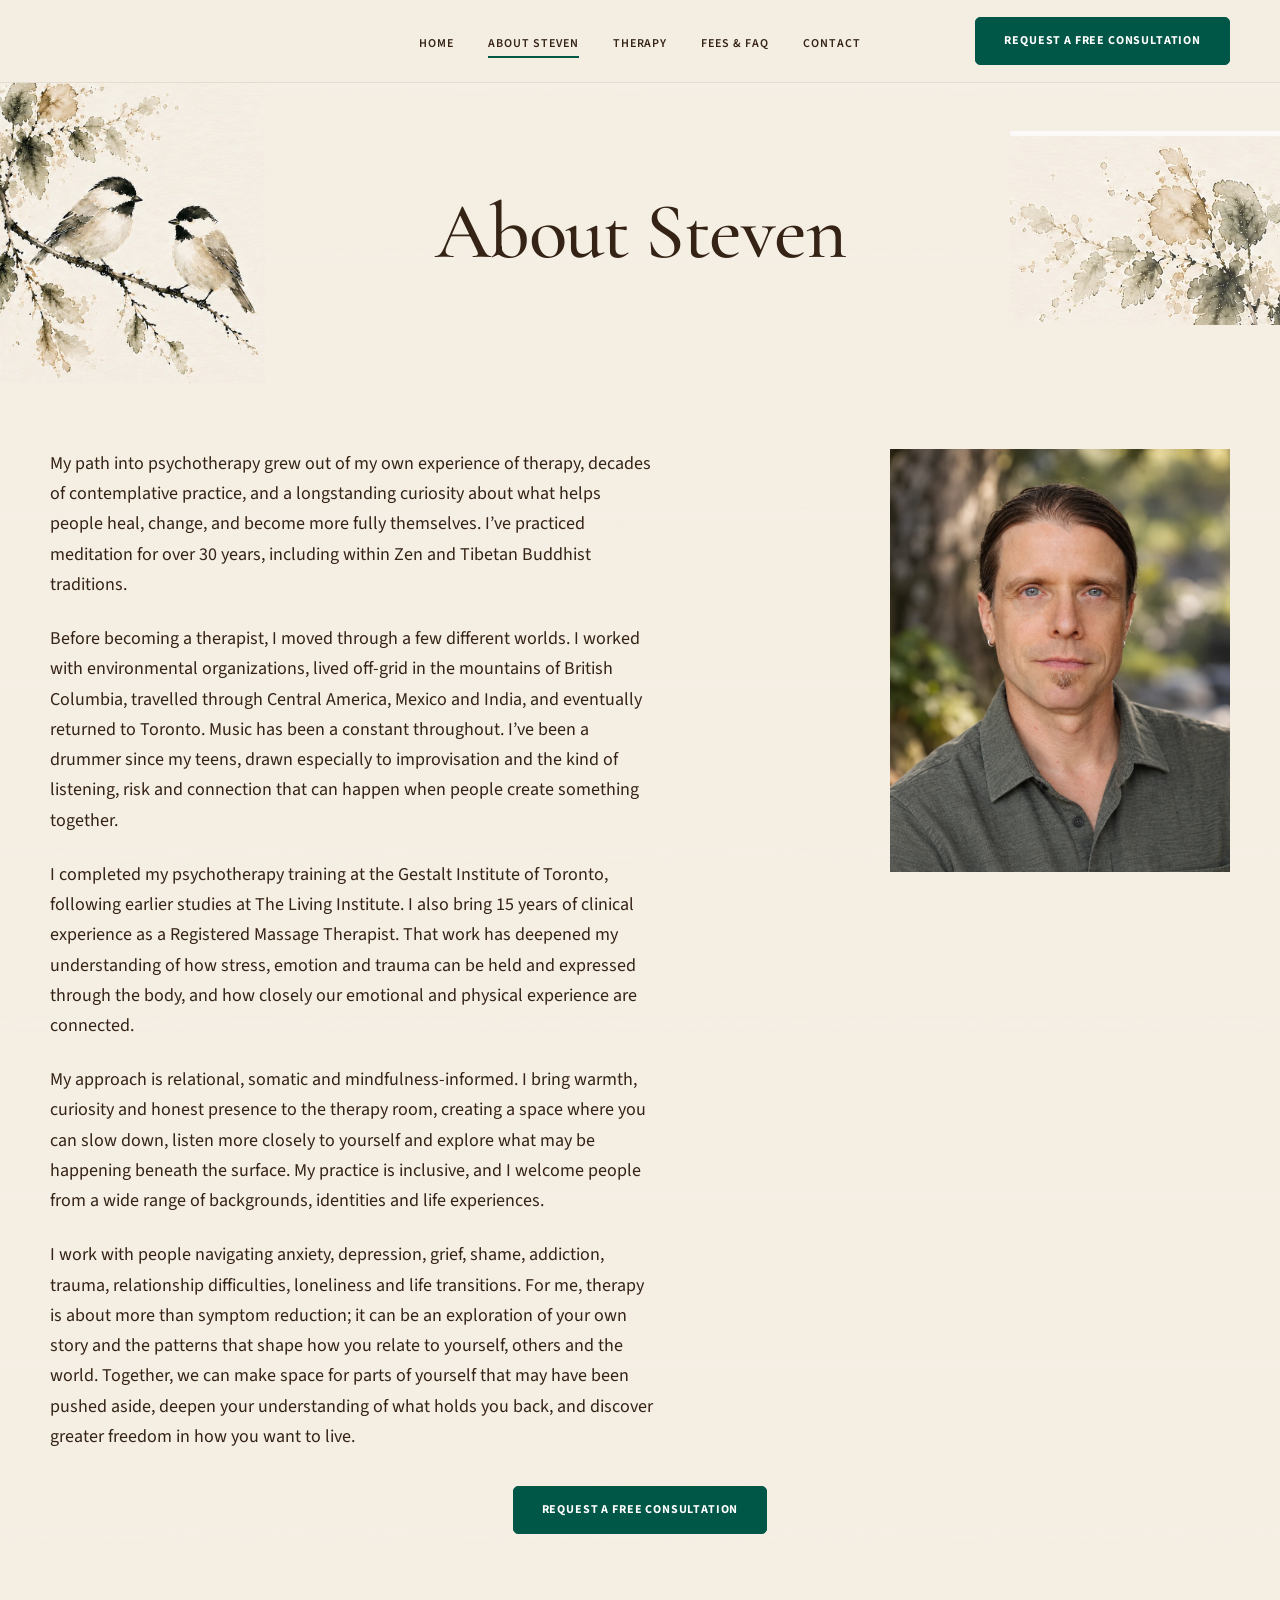
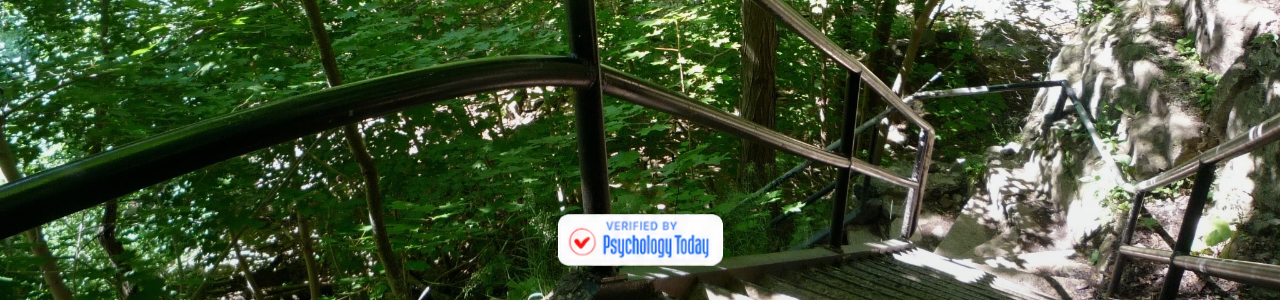
==== commit ecd9bac0: "Fix mobile interior page headers" ====
--- a/about.html
+++ b/about.html
@@ -5,7 +5,7 @@
   <meta name="viewport" content="width=device-width, initial-scale=1">
   <title>About Steve | Steven Vincent Psychotherapy</title>
   <meta name="description" content="Learn about Steven Vincent's background, psychotherapy training, contemplative practice and relational, somatic approach to therapy.">
-  <link rel="stylesheet" href="style.css?v=29">
+  <link rel="stylesheet" href="style.css?v=32">
 </head>
 <body>
 <header class="site-header">
@@ -13,7 +13,7 @@
     <div class="header-inner">
       <div class="header-spacer" aria-hidden="true"></div>
       <nav class="nav" aria-label="Primary navigation">
-        <a href="index.html">Home</a><a href="about.html" class="active">About Steve</a><a href="therapy.html">Therapy</a><a href="fees.html">Fees &amp; FAQ</a><a href="contact.html">Contact</a>
+        <a href="index.html">Home</a><a href="about.html" class="active">About Steven</a><a href="therapy.html">Therapy</a><a href="fees.html">Fees &amp; FAQ</a><a href="contact.html">Contact</a>
       </nav>
       <a class="cta header-cta" href="contact.html#consultation">Request a Free Consultation</a>
       <button class="menu-toggle" type="button" aria-label="Open menu" aria-expanded="false">☰</button>
@@ -21,7 +21,7 @@
   </div>
 </header>
 <main>
-  <section class="hero"><div class="container hero-content"><h1>About Steve</h1></div></section>
+  <section class="hero"><div class="container hero-content"><h1>About Steven</h1></div></section>
   <section class="section">
     <div class="container about-layout">
       <div class="about-copy">
--- a/style.css
+++ b/style.css
@@ -296,9 +296,10 @@
   .hero::before{left:-38px;top:-10px;width:55vw;height:220px;opacity:.95}
   .hero::after{right:-38px;top:24px;width:30vw;height:170px;opacity:.58}
   .hero h1{font-size:48px}
-  .hero.home{min-height:300px}
-  .hero.home .hero-content{padding:150px 18px 26px}
-  .hero.home h1{font-size:clamp(44px,12vw,58px);line-height:1.02}
+  .hero.home{min-height:340px}
+  .hero.home::before{left:-24px;top:-18px;width:46vw;height:185px;opacity:.95}
+  .hero.home .hero-content{padding:192px 18px 28px}
+  .hero.home h1{font-size:clamp(40px,10.5vw,50px);line-height:1.01}
   .hero p{font-size:18px;margin-top:10px}
 
   .section,.section.compact{padding:48px 0}
@@ -308,6 +309,7 @@
   .home-profile img,.portrait{width:min(100%,430px);margin:0 auto}
   .about-layout .portrait{order:-1}
   .section-title{font-size:41px}
+  .home-intro .section-title,.home-profile .section-title{font-size:33px;line-height:1.12}
   .subhead{font-size:38px}
   .about-copy,.body-copy,.lead,.fees p{font-size:17px}
   .fees h2{font-size:37px}
@@ -318,7 +320,11 @@
 
 @media (max-width:430px){
   .header-cta{padding:0 10px;font-size:9.5px;letter-spacing:.045em}
-  .hero.home .hero-content{padding-top:145px}
-  .hero.home h1{font-size:46px}
+  .hero.home{min-height:350px}
+  .hero.home::before{left:-18px;top:-12px;width:43vw;height:170px}
+  .hero.home .hero-content{padding-top:205px}
+  .hero.home h1{font-size:42px;line-height:1.02}
+  .home-intro .section-title,.home-profile .section-title{font-size:31px;line-height:1.12}
   .hero h1{font-size:44px}
 }
+\n\n/* v32: mobile interior-page hero spacing */\n@media (max-width:760px){\n  .hero:not(.home){\n    min-height:300px;\n    align-items:flex-end;\n  }\n  .hero:not(.home)::before{\n    left:-24px;\n    top:8px;\n    width:48vw;\n    height:170px;\n    background-position:left top;\n  }\n  .hero:not(.home)::after{\n    right:-28px;\n    top:38px;\n    width:25vw;\n    height:135px;\n    opacity:.48;\n  }\n  .hero:not(.home) .hero-content{\n    padding:178px 18px 42px;\n  }\n  .hero:not(.home) h1{\n    font-size:clamp(42px,11vw,50px);\n    line-height:1;\n  }\n}\n\n@media (max-width:430px){\n  .hero:not(.home){min-height:288px;}\n  .hero:not(.home)::before{width:50vw;height:160px;left:-22px;top:10px;}\n  .hero:not(.home)::after{width:24vw;height:120px;right:-26px;top:44px;}\n  .hero:not(.home) .hero-content{padding:168px 14px 38px;}\n  .hero:not(.home) h1{font-size:42px;}\n}\n
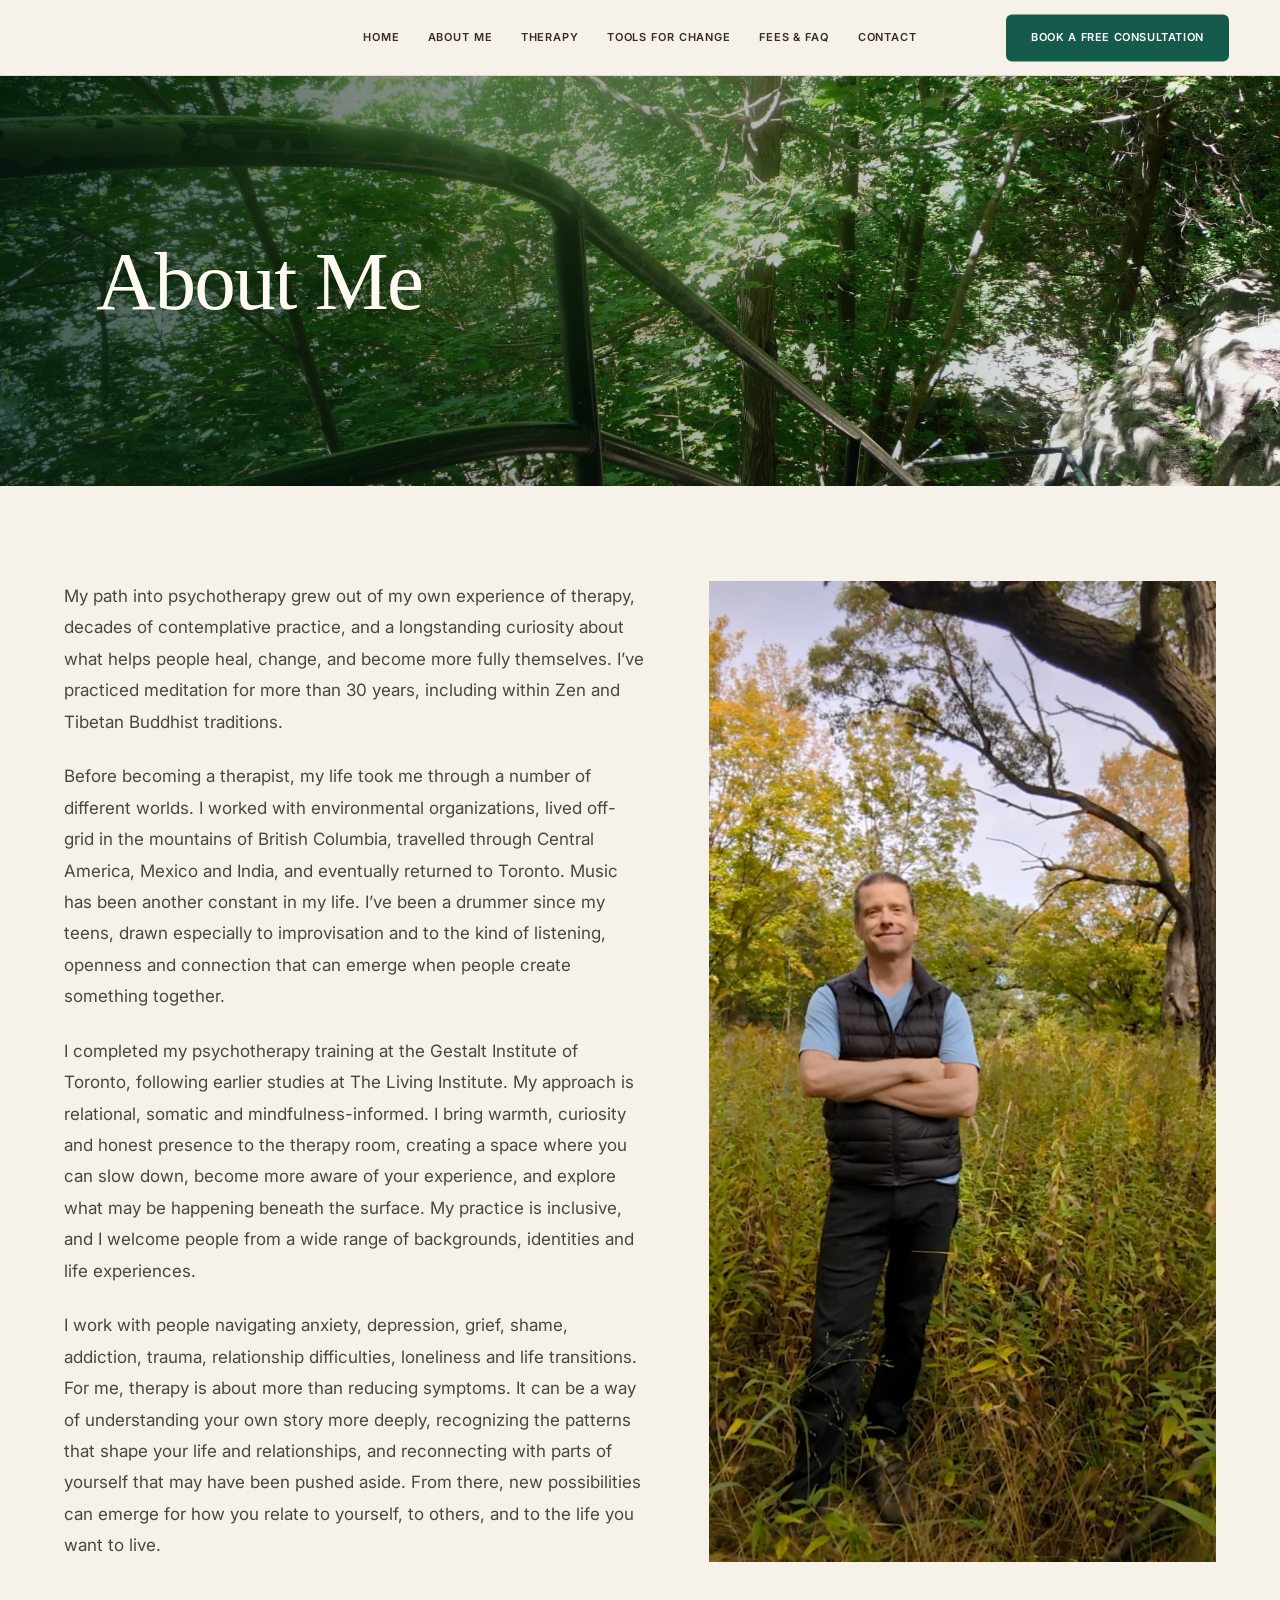
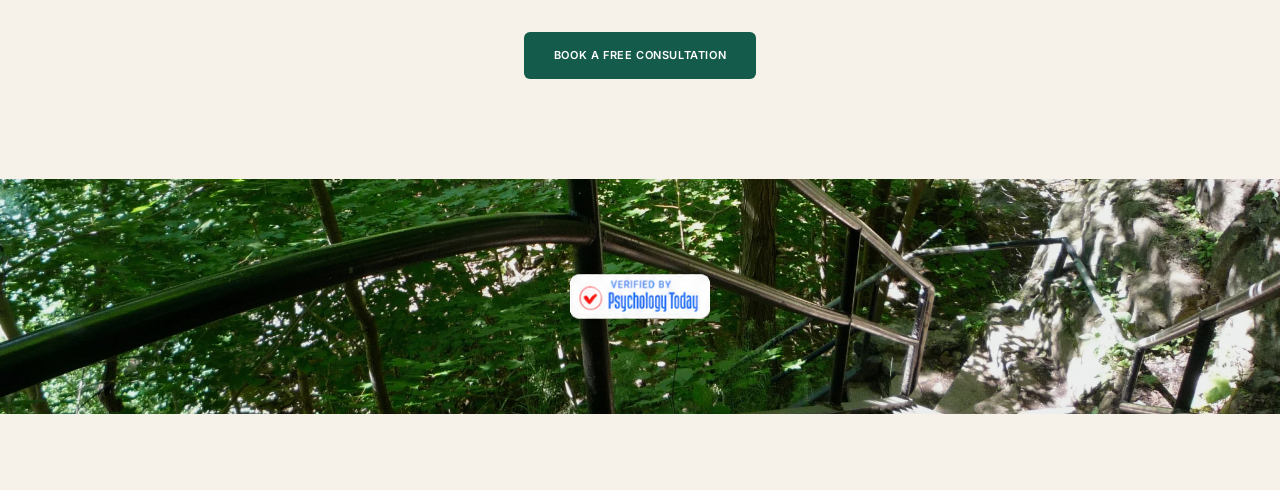
==== commit 0c17f359: "Publish approved V4 redesign from uploaded folder at site root" ====
--- a/about.html
+++ b/about.html
@@ -1,42 +1 @@
-<!doctype html>
-<html lang="en">
-<head>
-  <meta charset="utf-8">
-  <meta name="viewport" content="width=device-width, initial-scale=1">
-  <title>About Steve | Steven Vincent Psychotherapy</title>
-  <meta name="description" content="Learn about Steven Vincent's background, psychotherapy training, contemplative practice and relational, somatic approach to therapy.">
-  <link rel="stylesheet" href="style.css?v=32">
-</head>
-<body>
-<header class="site-header">
-  <div class="container">
-    <div class="header-inner">
-      <div class="header-spacer" aria-hidden="true"></div>
-      <nav class="nav" aria-label="Primary navigation">
-        <a href="index.html">Home</a><a href="about.html" class="active">About Steven</a><a href="therapy.html">Therapy</a><a href="fees.html">Fees &amp; FAQ</a><a href="contact.html">Contact</a>
-      </nav>
-      <a class="cta header-cta" href="contact.html#consultation">Request a Free Consultation</a>
-      <button class="menu-toggle" type="button" aria-label="Open menu" aria-expanded="false">☰</button>
-    </div>
-  </div>
-</header>
-<main>
-  <section class="hero"><div class="container hero-content"><h1>About Steven</h1></div></section>
-  <section class="section">
-    <div class="container about-layout">
-      <div class="about-copy">
-        <p>My path into psychotherapy grew out of my own experience of therapy, decades of contemplative practice, and a longstanding curiosity about what helps people heal, change, and become more fully themselves. I’ve practiced meditation for over 30 years, including within Zen and Tibetan Buddhist traditions.</p>
-        <p>Before becoming a therapist, I moved through a few different worlds. I worked with environmental organizations, lived off-grid in the mountains of British Columbia, travelled through Central America, Mexico and India, and eventually returned to Toronto. Music has been a constant throughout. I’ve been a drummer since my teens, drawn especially to improvisation and the kind of listening, risk and connection that can happen when people create something together.</p>
-        <p>I completed my psychotherapy training at the Gestalt Institute of Toronto, following earlier studies at The Living Institute. I also bring 15 years of clinical experience as a Registered Massage Therapist. That work has deepened my understanding of how stress, emotion and trauma can be held and expressed through the body, and how closely our emotional and physical experience are connected.</p>
-        <p>My approach is relational, somatic and mindfulness-informed. I bring warmth, curiosity and honest presence to the therapy room, creating a space where you can slow down, listen more closely to yourself and explore what may be happening beneath the surface. My practice is inclusive, and I welcome people from a wide range of backgrounds, identities and life experiences.</p>
-        <p>I work with people navigating anxiety, depression, grief, shame, addiction, trauma, relationship difficulties, loneliness and life transitions. For me, therapy is about more than symptom reduction; it can be an exploration of your own story and the patterns that shape how you relate to yourself, others and the world. Together, we can make space for parts of yourself that may have been pushed aside, deepen your understanding of what holds you back, and discover greater freedom in how you want to live.</p>
-      </div>
-      <div><img class="portrait" src="assets/steven-headshot-hires.webp" alt="Portrait of Steven Vincent"></div>
-    </div>
-    <div class="container center-cta"><a class="cta" href="contact.html#consultation">Request a Free Consultation</a></div>
-  </section>
-</main>
-<footer><div class="footer-image" role="img" aria-label="Forest staircase surrounded by green foliage"><img src="assets/psychology-today-badge.png" alt="Verified by Psychology Today"></div></footer>
-<script src="script.js"></script>
-</body>
-</html>
+<!doctype html><html lang="en"><head><meta charset="utf-8"><meta name="viewport" content="width=device-width,initial-scale=1"><meta name="description" content="Learn about Steven Vincent, his Gestalt psychotherapy training, contemplative practice, and personal background."><meta name="theme-color" content="#f7f2e9"><title>About Me | Steven Vincent Psychotherapy</title><link rel="stylesheet" href="styles.css"><script defer src="script.js"></script></head><body><header class="site-header"><button class="menu-toggle" type="button" aria-controls="main-navigation" aria-expanded="false" aria-label="Open navigation menu"><span class="hamburger-lines" aria-hidden="true"><span></span><span></span><span></span></span></button><nav id="main-navigation" class="site-nav" aria-label="Main navigation"><a href="index.html">HOME</a><a href="about.html" aria-current="page">ABOUT ME</a><a href="therapy.html">THERAPY</a><a href="tools-for-change.html">TOOLS FOR CHANGE</a><a href="fees.html">FEES & FAQ</a><a href="contact.html">CONTACT</a></nav><a class="cta" href="contact.html">Book a Free Consultation</a></header><section class="hero" aria-label="Dundas forest staircase"><h1>About Me</h1></section><main class="main-content"><div class="two-col about-grid"><div class="prose"><p>My path into psychotherapy grew out of my own experience of therapy, decades of contemplative practice, and a longstanding curiosity about what helps people heal, change, and become more fully themselves. I’ve practiced meditation for more than 30 years, including within Zen and Tibetan Buddhist traditions.</p><p>Before becoming a therapist, my life took me through a number of different worlds. I worked with environmental organizations, lived off-grid in the mountains of British Columbia, travelled through Central America, Mexico and India, and eventually returned to Toronto. Music has been another constant in my life. I’ve been a drummer since my teens, drawn especially to improvisation and to the kind of listening, openness and connection that can emerge when people create something together.</p><p>I completed my psychotherapy training at the Gestalt Institute of Toronto, following earlier studies at The Living Institute. My approach is relational, somatic and mindfulness-informed. I bring warmth, curiosity and honest presence to the therapy room, creating a space where you can slow down, become more aware of your experience, and explore what may be happening beneath the surface. My practice is inclusive, and I welcome people from a wide range of backgrounds, identities and life experiences.</p><p>I work with people navigating anxiety, depression, grief, shame, addiction, trauma, relationship difficulties, loneliness and life transitions. For me, therapy is about more than reducing symptoms. It can be a way of understanding your own story more deeply, recognizing the patterns that shape your life and relationships, and reconnecting with parts of yourself that may have been pushed aside. From there, new possibilities can emerge for how you relate to yourself, to others, and to the life you want to live.</p></div><figure class="side-photo about-photo"><img src="assets/about-outdoor-original.webp" alt="Steven standing beneath a tree in an autumn meadow" width="1080" height="1440"></figure></div><div class="action-center"><a class="cta" href="contact.html">Book a Free Consultation</a></div></main><footer class="forest-footer"><img src="assets/psychology-today-badge.png" class="verified-badge" alt="Verified by Psychology Today"></footer><div class="bottom-strip"></div></body></html>
--- a/styles.css
+++ b/styles.css
@@ -0,0 +1,52 @@
+@import url('https://fonts.googleapis.com/css2?family=GFS+Baskerville&family=Inter:wght@400;500;600;700&display=swap');
+:root{--cream:#f7f2e9;--brown:#362d23;--body:#4b463e;--green:#155b4c;--subtle:#7b756b;--line:rgba(54,45,35,.17);--serif:'GFS Baskerville','Baskerville',Georgia,serif;--sans:'Inter',Arial,sans-serif}
+*{box-sizing:border-box}html{scroll-behavior:smooth}body{margin:0;background:var(--cream);color:var(--brown);font-family:var(--sans);-webkit-font-smoothing:antialiased}a{color:inherit;text-decoration:none}img{display:block;max-width:100%}button,input,textarea{font:inherit}a:focus-visible,button:focus-visible,input:focus-visible,textarea:focus-visible{outline:3px solid #a57b4d;outline-offset:3px}
+.site-header{min-height:76px;background:var(--cream);border-bottom:1px solid rgba(54,45,35,.12);display:flex;justify-content:center;align-items:center;padding:12px 4%;position:relative;z-index:10}.site-nav{display:flex;align-items:center;gap:28px;justify-content:center}.site-nav a{white-space:nowrap;display:inline-flex;align-items:center;height:40px;font:600 11px/1 var(--sans);letter-spacing:.08em;text-transform:uppercase;transition:color .2s}.site-nav a:hover,.site-nav a[aria-current="page"]:hover{color:var(--green)}.cta{background:var(--green);color:white;display:inline-flex;align-items:center;justify-content:center;text-align:center;border-radius:6px;padding:17px 25px;border:0;font:600 11px/1.2 var(--sans);letter-spacing:.055em;text-transform:uppercase;cursor:pointer;transition:background .2s,transform .2s}.cta:hover,.submit-button:hover{background:#0b463a}.site-header>.cta{position:absolute;right:4%;top:50%;transform:translateY(-50%)}.menu-toggle{display:none;background:transparent;border:1px solid var(--line);border-radius:5px;color:var(--brown);padding:9px 13px;font-weight:600}
+.hero{height:410px;position:relative;isolation:isolate;display:flex;align-items:center;padding:0 max(7.5%,calc((100vw - 1240px)/2));overflow:hidden;background:#21462d}.hero::before{content:"";position:absolute;inset:0;z-index:-2;background:url('assets/dundas-staircase.webp') center 46% /cover no-repeat}.hero::after{content:"";position:absolute;inset:0;z-index:-1;background:linear-gradient(90deg,rgba(6,28,17,.73) 0%,rgba(8,29,17,.42) 44%,rgba(8,29,17,.06) 95%)}.hero h1{margin:0;color:#fffaf1;font:400 clamp(64px,6.5vw,102px)/1.09 var(--serif);letter-spacing:-.02em;text-shadow:0 2px 8px rgba(0,0,0,.15)}.hero-home{height:700px}.hero-home::before{inset:-4%;transform-origin:52% 52%;animation:staircase-cinematic-zoom 18s ease-in-out infinite alternate;will-change:transform}.hero-home h1{font-size:clamp(52px,5.65vw,90px);max-width:780px;line-height:1.1}.hero-home .subtitle{color:#fffaf1;font:400 clamp(15px,1.3vw,19px)/1.65 var(--sans);max-width:640px;margin:22px 0 0}.hero-home .hero-copy{max-width:800px}@keyframes staircase-cinematic-zoom{from{transform:scale(1.01)}to{transform:scale(1.18)}}
+.main-content{max-width:1240px;padding:95px 44px 100px;margin:0 auto}.serif{font-family:var(--serif)}h2,h3{font-family:var(--serif);font-weight:400;letter-spacing:-.018em}.prose p{font:400 17px/1.85 var(--sans);color:var(--body);margin:0 0 23px}.prose p:last-child{margin-bottom:0}.content-heading{font:400 clamp(39px,3.8vw,55px)/1.15 var(--serif);margin:0 0 22px}.action-center{text-align:center;margin:70px 0 0}.action-center .cta{min-width:232px}.two-col{display:grid;grid-template-columns:minmax(0,1fr) minmax(0,.94fr);gap:66px;align-items:start}.side-photo{margin:0;min-width:0}.side-photo img{width:100%;height:auto;border:0;box-shadow:none}.forest-footer{height:235px;position:relative;background:url('assets/dundas-staircase.webp') center 78%/cover no-repeat;display:flex;align-items:center;justify-content:center}.forest-footer::before{content:'';position:absolute;inset:0;background:rgba(6,27,14,.07)}.verified-badge{position:relative;z-index:1;width:140px;height:auto;max-width:50vw}.bottom-strip{min-height:76px;background:var(--cream);display:flex;align-items:center;justify-content:center;padding:12px 20px}.bottom-quote{margin:0;font:italic 19px/1.5 var(--serif);color:#766e63;text-align:center}
+/* Home */.welcome-grid{display:grid;grid-template-columns:minmax(0,1.55fr) minmax(280px,.85fr);gap:95px;align-items:center}.welcome h2{font-size:clamp(47px,4.3vw,61px);line-height:1.1;margin:0 0 26px}.welcome .prose p{font-size:17px}.home-portrait{width:100%;height:auto;max-height:540px;object-fit:cover;object-position:center 22%}.steps-section{border-top:1px solid var(--line);text-align:center;padding:76px 24px 92px}.steps-section h2{font:400 clamp(36px,3.5vw,49px)/1.13 var(--serif);margin:0 0 42px}.steps{display:flex;flex-direction:column;max-width:620px;margin:0 auto 40px;gap:25px;align-items:center}.step .step-num{font:400 26px/1 var(--serif);color:#66836e}.step h3{font:400 25px/1.2 var(--serif);margin:9px 0}.step p{font:400 15px/1.6 var(--sans);color:var(--body);margin:0}
+/* About and therapy */.about-grid{grid-template-columns:minmax(0,1.1fr) minmax(0,.96fr);gap:65px}.about-photo{align-self:start}.about-photo img{height:auto;width:100%}.therapy-grid{grid-template-columns:minmax(0,1fr) minmax(0,1fr);gap:63px}.therapy-grid .therapy-photo{padding-top:8px}.therapy-grid h2{margin:0 0 18px;font-size:43px}.therapy-grid .subsection+.subsection{margin-top:44px}.therapy-grid .prose p{font-size:16px;line-height:1.8}.therapy-photo img{width:100%;height:auto;object-fit:cover}
+/* Text-first */.text-page{max-width:950px}.text-page .prose p{font-size:18px;line-height:1.9;margin-bottom:29px}.text-page .prose p:last-child{margin-bottom:0}
+/* fees */.fees-page{max-width:990px}.fees-page section{padding:0 0 35px;margin:0 0 38px;border-bottom:1px solid var(--line)}.fees-page section:last-of-type{border-bottom:none;padding-bottom:0}.fees-page h2{font-size:42px;margin:0 0 11px}.fees-page h3{font:400 28px/1.3 var(--serif);margin:25px 0 8px}.fees-page .price{font:400 21px/1.5 var(--serif);color:var(--brown);margin:0 0 20px}.fees-page .prose p{margin-bottom:16px;font-size:16px;line-height:1.8}.fees-page .faq-item{margin-bottom:28px}.fees-page .faq-item:last-child{margin-bottom:0}
+/* Contact */.contact-grid{grid-template-columns:minmax(0,.94fr) minmax(0,1.06fr);gap:80px}.contact-copy h2{font-size:47px;line-height:1.1;margin:0 0 25px}.contact-copy h3{font-size:31px;margin:0 0 14px}.contact-copy .rule{border:0;border-top:1px solid var(--line);margin:38px 0 30px}.contact-copy .email-link{color:var(--green);font-weight:600;text-decoration:underline;text-underline-offset:3px}.contact-copy .privacy{color:#71695e;font-size:14px;line-height:1.7;margin-top:30px}.contact-form{background:rgba(255,255,255,.32);border:1px solid #dcd0bf;padding:39px 35px 30px}.field{margin-bottom:23px}.field label,.contact-form legend{display:block;font:600 14px/1.4 var(--sans);margin:0 0 11px}.muted{font-weight:400;color:#83796d}.field input,.field textarea{border:1px solid #cabca8;background:rgba(255,255,255,.22);color:var(--body);width:100%;border-radius:3px;font-size:16px;padding:12px 13px;min-height:55px}.field textarea{height:164px;resize:vertical}.contact-form fieldset{border:0;padding:0;margin:0 0 23px}.choice-row{display:flex;gap:26px;flex-wrap:wrap}.choice-row label{display:flex;gap:8px;align-items:center;font-size:15px}.choice-row input{accent-color:var(--green)}.submit-button{width:100%;border:0;border-radius:6px;background:var(--green);color:#fff;height:56px;font:600 12px var(--sans);letter-spacing:.08em;text-transform:uppercase;cursor:pointer}.form-note{text-align:center;font-size:12px;line-height:1.6;color:#756c61;margin:15px 0 0}.form-status{font-size:13px;line-height:1.6;color:#704f2b;margin:12px 0 0}
+@media(max-width:1200px){.site-header{justify-content:flex-start;gap:15px;flex-wrap:wrap}.site-nav{gap:14px}.site-nav a{font-size:10px}.site-header>.cta{position:static;transform:none;margin-left:auto}.hero-home{height:610px}}
+@media(max-width:810px){.site-header{justify-content:space-between;min-height:72px;padding:14px 20px}.menu-toggle{display:block}.site-nav{display:none;flex-direction:column;align-items:stretch;order:3;width:100%;padding:12px 0}.site-header.menu-open .site-nav{display:flex}.site-nav a{height:40px;padding:8px 7px;font-size:12px}.site-header>.cta{position:static;transform:none;margin:0;padding:14px 17px;font-size:10px}.hero{height:295px;padding:0 7%}.hero h1{font-size:60px}.hero-home{height:540px}.hero-home h1{font-size:clamp(46px,9vw,69px)}.hero-home .subtitle{font-size:15px}.main-content{padding:60px 23px 68px}.welcome-grid,.two-col,.about-grid,.therapy-grid,.contact-grid{grid-template-columns:1fr;gap:35px}.welcome-grid .side-photo{max-width:400px;margin:0 auto}.about-photo{max-width:550px;margin:0 auto}.therapy-grid .therapy-photo{max-width:560px;margin:0 auto}.text-page .prose p{font-size:16px}.prose p{font-size:16px}.steps-section{padding:64px 24px 75px}.forest-footer{height:190px}.bottom-strip{min-height:72px}.verified-badge{width:130px}.contact-form{padding:28px 20px}.action-center{margin:45px 0 0}.about-grid .side-photo{order:-1}.contact-grid{gap:27px}}
+@media(max-width:410px){.site-header>.cta{font-size:8px;padding:12px 11px}.hero{height:255px}.hero h1{font-size:52px}.hero-home{height:515px}.welcome h2{font-size:46px}.fees-page h2,.contact-copy h2{font-size:38px}}
+@media(prefers-reduced-motion:reduce){html{scroll-behavior:auto}.hero-home::before{animation:none}.cta,.site-nav a{transition:none}}
+
+
+/* Photo/text balance at desktop widths. The original photo files are not modified. */
+@media (min-width: 811px) {
+  .about-grid { align-items:stretch; }
+  .about-grid .about-photo { position:relative; min-height:0; align-self:stretch; }
+  .about-grid .about-photo img { position:absolute; inset:0; width:100%; height:100%; object-fit:cover; object-position:51% 49%; }
+
+  .therapy-grid .therapy-photo { position:relative; padding-top:0; height:980px; align-self:start; overflow:hidden; }
+  .therapy-grid .therapy-photo img { display:block; width:100%; height:100%; object-fit:cover; object-position:58% 50%; }
+}
+
+/* V3: accessible mobile hamburger and hero line-fit correction. */
+.menu-toggle { width:44px; height:44px; padding:0; align-items:center; justify-content:center; cursor:pointer; }
+.hamburger-lines { display:flex; flex-direction:column; justify-content:space-between; width:20px; height:15px; }
+.hamburger-lines span { display:block; width:100%; height:2px; border-radius:2px; background:var(--brown); transition:transform .2s, opacity .2s; }
+.site-header.menu-open .hamburger-lines span:nth-child(1) { transform:translateY(6.5px) rotate(45deg); }
+.site-header.menu-open .hamburger-lines span:nth-child(2) { opacity:0; }
+.site-header.menu-open .hamburger-lines span:nth-child(3) { transform:translateY(-6.5px) rotate(-45deg); }
+@media (max-width:810px) {
+  .menu-toggle { display:inline-flex; flex:none; }
+  .hero-home .hero-copy { min-width:0; width:100%; max-width:100%; }
+  .hero-home h1 { font-size:clamp(34px, 9.5vw, 66px); line-height:1.13; overflow-wrap:normal; }
+  .hero-home .subtitle { font-size:clamp(14px, 3.9vw, 16px); line-height:1.55; max-width:min(100%, 340px); overflow-wrap:normal; }
+}
+@media (max-width:410px) {
+  .hero-home h1 { font-size:clamp(31px, 9.5vw, 39px); }
+}
+@media (prefers-reduced-motion:reduce) { .hamburger-lines span { transition:none; } }
+
+/* V4: Keep the mobile Welcome heading subordinate to the homepage hero title. */
+@media (max-width:810px) {
+  .welcome h2 { font-size:clamp(30px, 7.5vw, 43px); }
+}
+@media (max-width:410px) {
+  .welcome h2 { font-size:clamp(27px, 8.1vw, 33px); }
+}
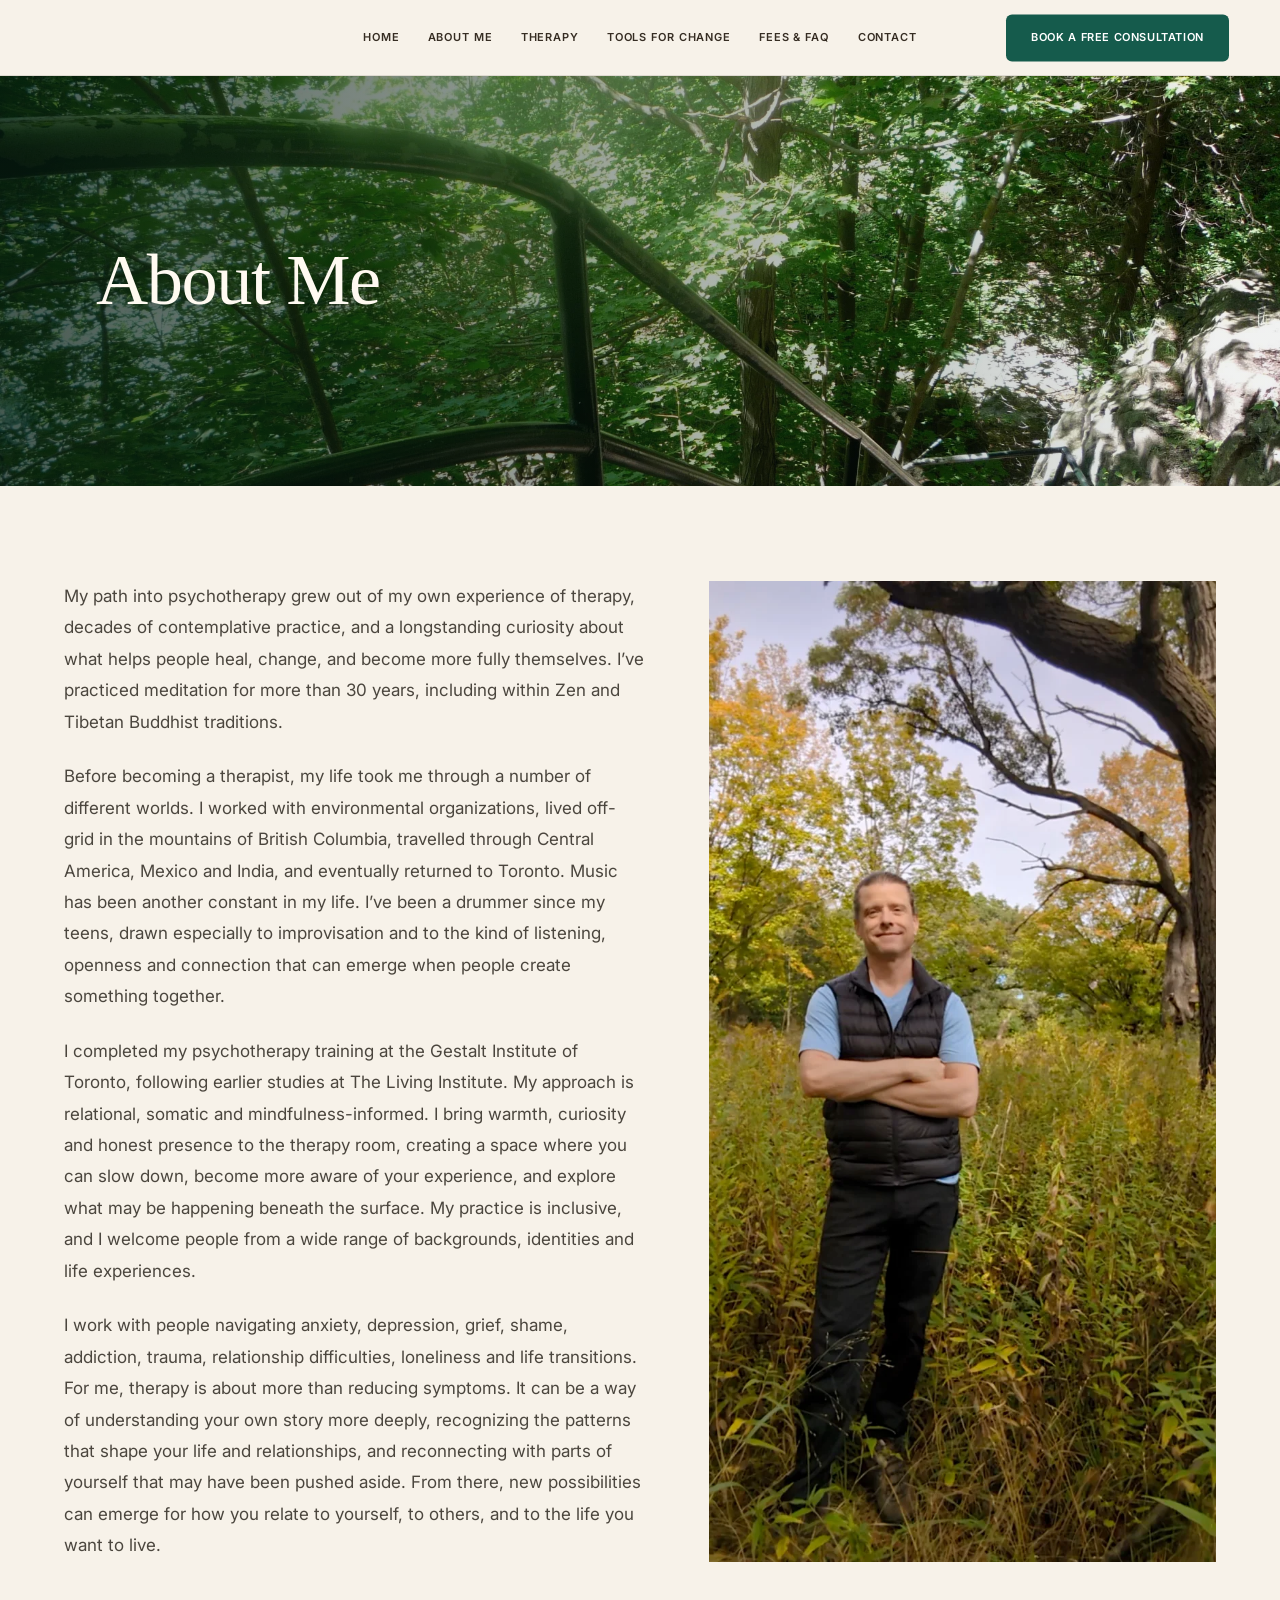
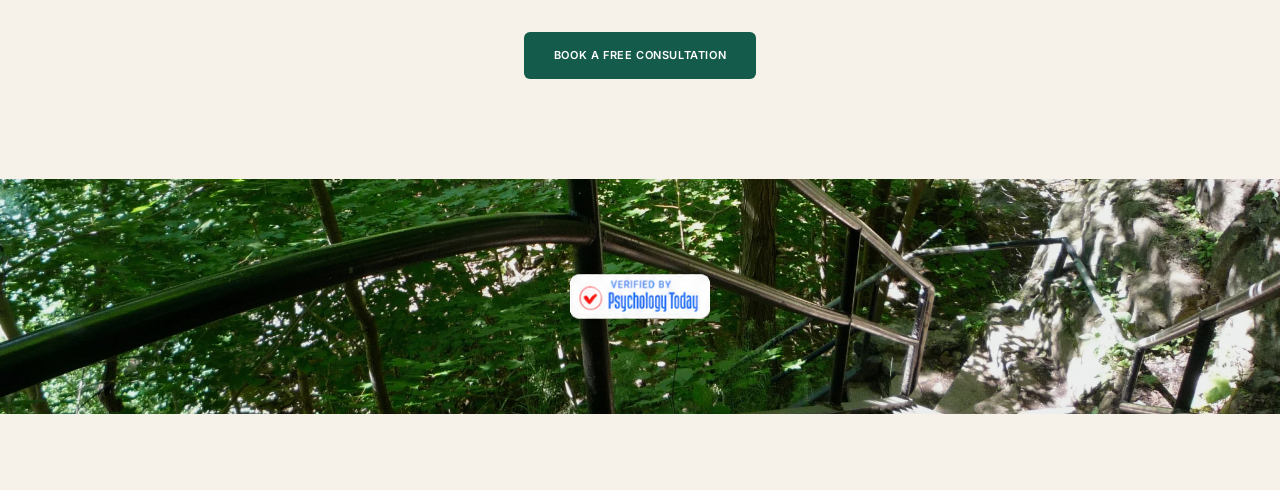
==== commit 963b66e0: "Refresh mobile heading stylesheet on about.html" ====
--- a/about.html
+++ b/about.html
@@ -1 +1 @@
-<!doctype html><html lang="en"><head><meta charset="utf-8"><meta name="viewport" content="width=device-width,initial-scale=1"><meta name="description" content="Learn about Steven Vincent, his Gestalt psychotherapy training, contemplative practice, and personal background."><meta name="theme-color" content="#f7f2e9"><title>About Me | Steven Vincent Psychotherapy</title><link rel="stylesheet" href="styles.css"><script defer src="script.js"></script></head><body><header class="site-header"><button class="menu-toggle" type="button" aria-controls="main-navigation" aria-expanded="false" aria-label="Open navigation menu"><span class="hamburger-lines" aria-hidden="true"><span></span><span></span><span></span></span></button><nav id="main-navigation" class="site-nav" aria-label="Main navigation"><a href="index.html">HOME</a><a href="about.html" aria-current="page">ABOUT ME</a><a href="therapy.html">THERAPY</a><a href="tools-for-change.html">TOOLS FOR CHANGE</a><a href="fees.html">FEES & FAQ</a><a href="contact.html">CONTACT</a></nav><a class="cta" href="contact.html">Book a Free Consultation</a></header><section class="hero" aria-label="Dundas forest staircase"><h1>About Me</h1></section><main class="main-content"><div class="two-col about-grid"><div class="prose"><p>My path into psychotherapy grew out of my own experience of therapy, decades of contemplative practice, and a longstanding curiosity about what helps people heal, change, and become more fully themselves. I’ve practiced meditation for more than 30 years, including within Zen and Tibetan Buddhist traditions.</p><p>Before becoming a therapist, my life took me through a number of different worlds. I worked with environmental organizations, lived off-grid in the mountains of British Columbia, travelled through Central America, Mexico and India, and eventually returned to Toronto. Music has been another constant in my life. I’ve been a drummer since my teens, drawn especially to improvisation and to the kind of listening, openness and connection that can emerge when people create something together.</p><p>I completed my psychotherapy training at the Gestalt Institute of Toronto, following earlier studies at The Living Institute. My approach is relational, somatic and mindfulness-informed. I bring warmth, curiosity and honest presence to the therapy room, creating a space where you can slow down, become more aware of your experience, and explore what may be happening beneath the surface. My practice is inclusive, and I welcome people from a wide range of backgrounds, identities and life experiences.</p><p>I work with people navigating anxiety, depression, grief, shame, addiction, trauma, relationship difficulties, loneliness and life transitions. For me, therapy is about more than reducing symptoms. It can be a way of understanding your own story more deeply, recognizing the patterns that shape your life and relationships, and reconnecting with parts of yourself that may have been pushed aside. From there, new possibilities can emerge for how you relate to yourself, to others, and to the life you want to live.</p></div><figure class="side-photo about-photo"><img src="assets/about-outdoor-original.webp" alt="Steven standing beneath a tree in an autumn meadow" width="1080" height="1440"></figure></div><div class="action-center"><a class="cta" href="contact.html">Book a Free Consultation</a></div></main><footer class="forest-footer"><img src="assets/psychology-today-badge.png" class="verified-badge" alt="Verified by Psychology Today"></footer><div class="bottom-strip"></div></body></html>+<!doctype html><html lang="en"><head><meta charset="utf-8"><meta name="viewport" content="width=device-width,initial-scale=1"><meta name="description" content="Learn about Steven Vincent, his Gestalt psychotherapy training, contemplative practice, and personal background."><meta name="theme-color" content="#f7f2e9"><title>About Me | Steven Vincent Psychotherapy</title><link rel="stylesheet" href="styles.css?v=mobile-headings-20261109"><script defer src="script.js"></script></head><body><header class="site-header"><button class="menu-toggle" type="button" aria-controls="main-navigation" aria-expanded="false" aria-label="Open navigation menu"><span class="hamburger-lines" aria-hidden="true"><span></span><span></span><span></span></span></button><nav id="main-navigation" class="site-nav" aria-label="Main navigation"><a href="index.html">HOME</a><a href="about.html" aria-current="page">ABOUT ME</a><a href="therapy.html">THERAPY</a><a href="tools-for-change.html">TOOLS FOR CHANGE</a><a href="fees.html">FEES & FAQ</a><a href="contact.html">CONTACT</a></nav><a class="cta" href="contact.html">Book a Free Consultation</a></header><section class="hero" aria-label="Dundas forest staircase"><h1>About Me</h1></section><main class="main-content"><div class="two-col about-grid"><div class="prose"><p>My path into psychotherapy grew out of my own experience of therapy, decades of contemplative practice, and a longstanding curiosity about what helps people heal, change, and become more fully themselves. I’ve practiced meditation for more than 30 years, including within Zen and Tibetan Buddhist traditions.</p><p>Before becoming a therapist, my life took me through a number of different worlds. I worked with environmental organizations, lived off-grid in the mountains of British Columbia, travelled through Central America, Mexico and India, and eventually returned to Toronto. Music has been another constant in my life. I’ve been a drummer since my teens, drawn especially to improvisation and to the kind of listening, openness and connection that can emerge when people create something together.</p><p>I completed my psychotherapy training at the Gestalt Institute of Toronto, following earlier studies at The Living Institute. My approach is relational, somatic and mindfulness-informed. I bring warmth, curiosity and honest presence to the therapy room, creating a space where you can slow down, become more aware of your experience, and explore what may be happening beneath the surface. My practice is inclusive, and I welcome people from a wide range of backgrounds, identities and life experiences.</p><p>I work with people navigating anxiety, depression, grief, shame, addiction, trauma, relationship difficulties, loneliness and life transitions. For me, therapy is about more than reducing symptoms. It can be a way of understanding your own story more deeply, recognizing the patterns that shape your life and relationships, and reconnecting with parts of yourself that may have been pushed aside. From there, new possibilities can emerge for how you relate to yourself, to others, and to the life you want to live.</p></div><figure class="side-photo about-photo"><img src="assets/about-outdoor-original.webp" alt="Steven standing beneath a tree in an autumn meadow" width="1080" height="1440"></figure></div><div class="action-center"><a class="cta" href="contact.html">Book a Free Consultation</a></div></main><footer class="forest-footer"><img src="assets/psychology-today-badge.png" class="verified-badge" alt="Verified by Psychology Today"></footer><div class="bottom-strip"></div></body></html>
--- a/styles.css
+++ b/styles.css
@@ -50,3 +50,67 @@
 @media (max-width:410px) {
   .welcome h2 { font-size:clamp(27px, 8.1vw, 33px); }
 }
+
+/* Keep the full About Me portrait visible when the desktop layout narrows.
+   On wide desktop, preserve the approved equal-height editorial treatment. */
+@media (min-width:811px) and (max-width:1240px) {
+  .about-grid { align-items:start; }
+  .about-grid .about-photo { position:static; align-self:start; }
+  .about-grid .about-photo img {
+    position:static;
+    inset:auto;
+    display:block;
+    width:100%;
+    height:auto;
+    object-fit:contain;
+    object-position:center center;
+  }
+}
+
+/* Consistent heading hierarchy throughout the site.
+   Page hero titles match the homepage's Steven Vincent Psychotherapy heading.
+   The two Therapy section titles match the homepage's Welcome heading. */
+.hero:not(.hero-home) h1 {
+  font-size:clamp(52px,5.65vw,90px);
+  line-height:1.1;
+}
+.therapy-grid h2 {
+  font-size:clamp(47px,4.3vw,61px);
+  line-height:1.1;
+}
+@media (max-width:810px) {
+  .hero:not(.hero-home) h1 {
+    font-size:clamp(34px,9.5vw,66px);
+    line-height:1.13;
+  }
+  .therapy-grid h2 {
+    font-size:clamp(30px,7.5vw,43px);
+  }
+}
+@media (max-width:410px) {
+  .hero:not(.hero-home) h1 {
+    font-size:clamp(31px,9.5vw,39px);
+  }
+  .therapy-grid h2 {
+    font-size:clamp(27px,8.1vw,33px);
+  }
+}
+
+/* Mobile-only optical heading alignment (November 2026).
+   The shorter single-line page titles look larger than the two-line
+   homepage heading at identical measured size, so reduce them slightly.
+   Therapy's two section headings use the homepage hero's mobile scale. */
+@media (max-width:810px) {
+  .hero:not(.hero-home) h1 {
+    font-size:clamp(31px,8.7vw,60px);
+    line-height:1.13;
+  }
+  .therapy-grid h2 {
+    font-size:clamp(34px,9.5vw,66px);
+    line-height:1.13;
+  }
+}
+@media (max-width:410px) {
+  .hero:not(.hero-home) h1 { font-size:clamp(29px,8.7vw,36px); }
+  .therapy-grid h2 { font-size:clamp(31px,9.5vw,39px); }
+}
